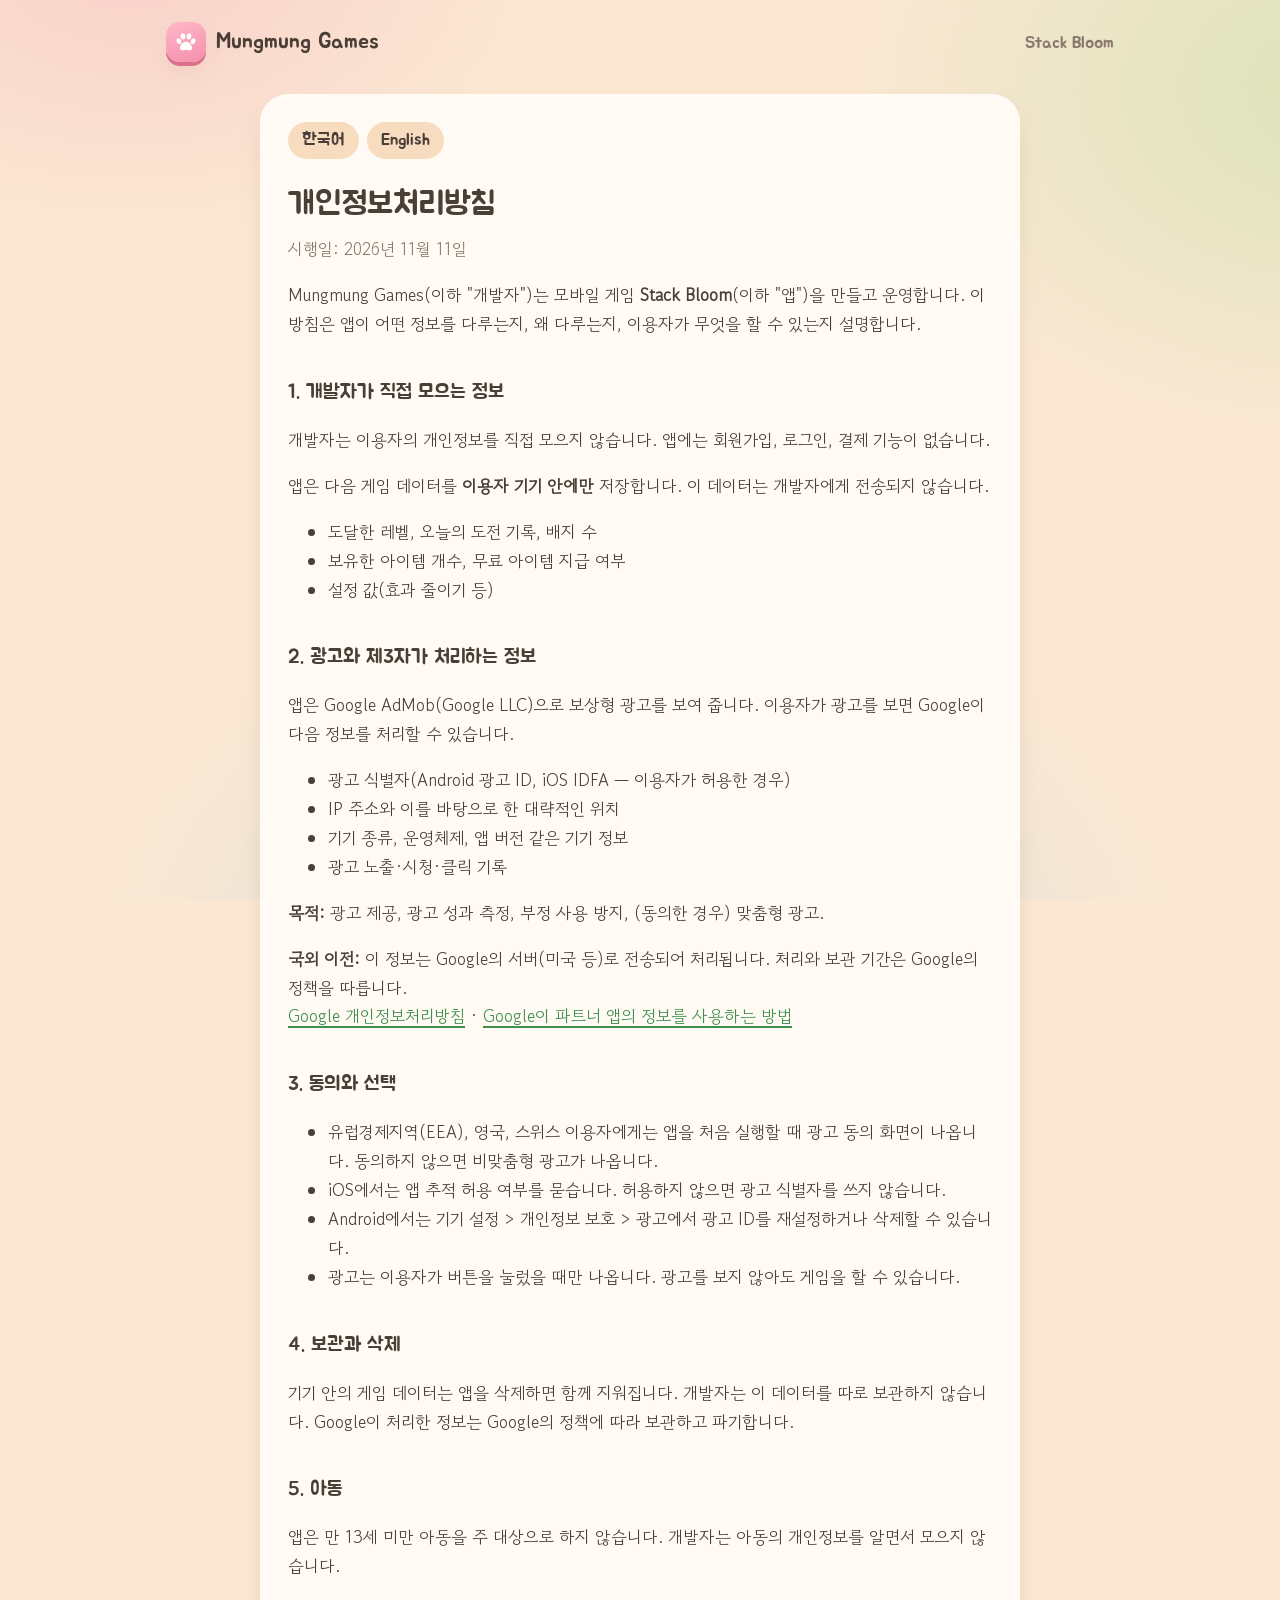
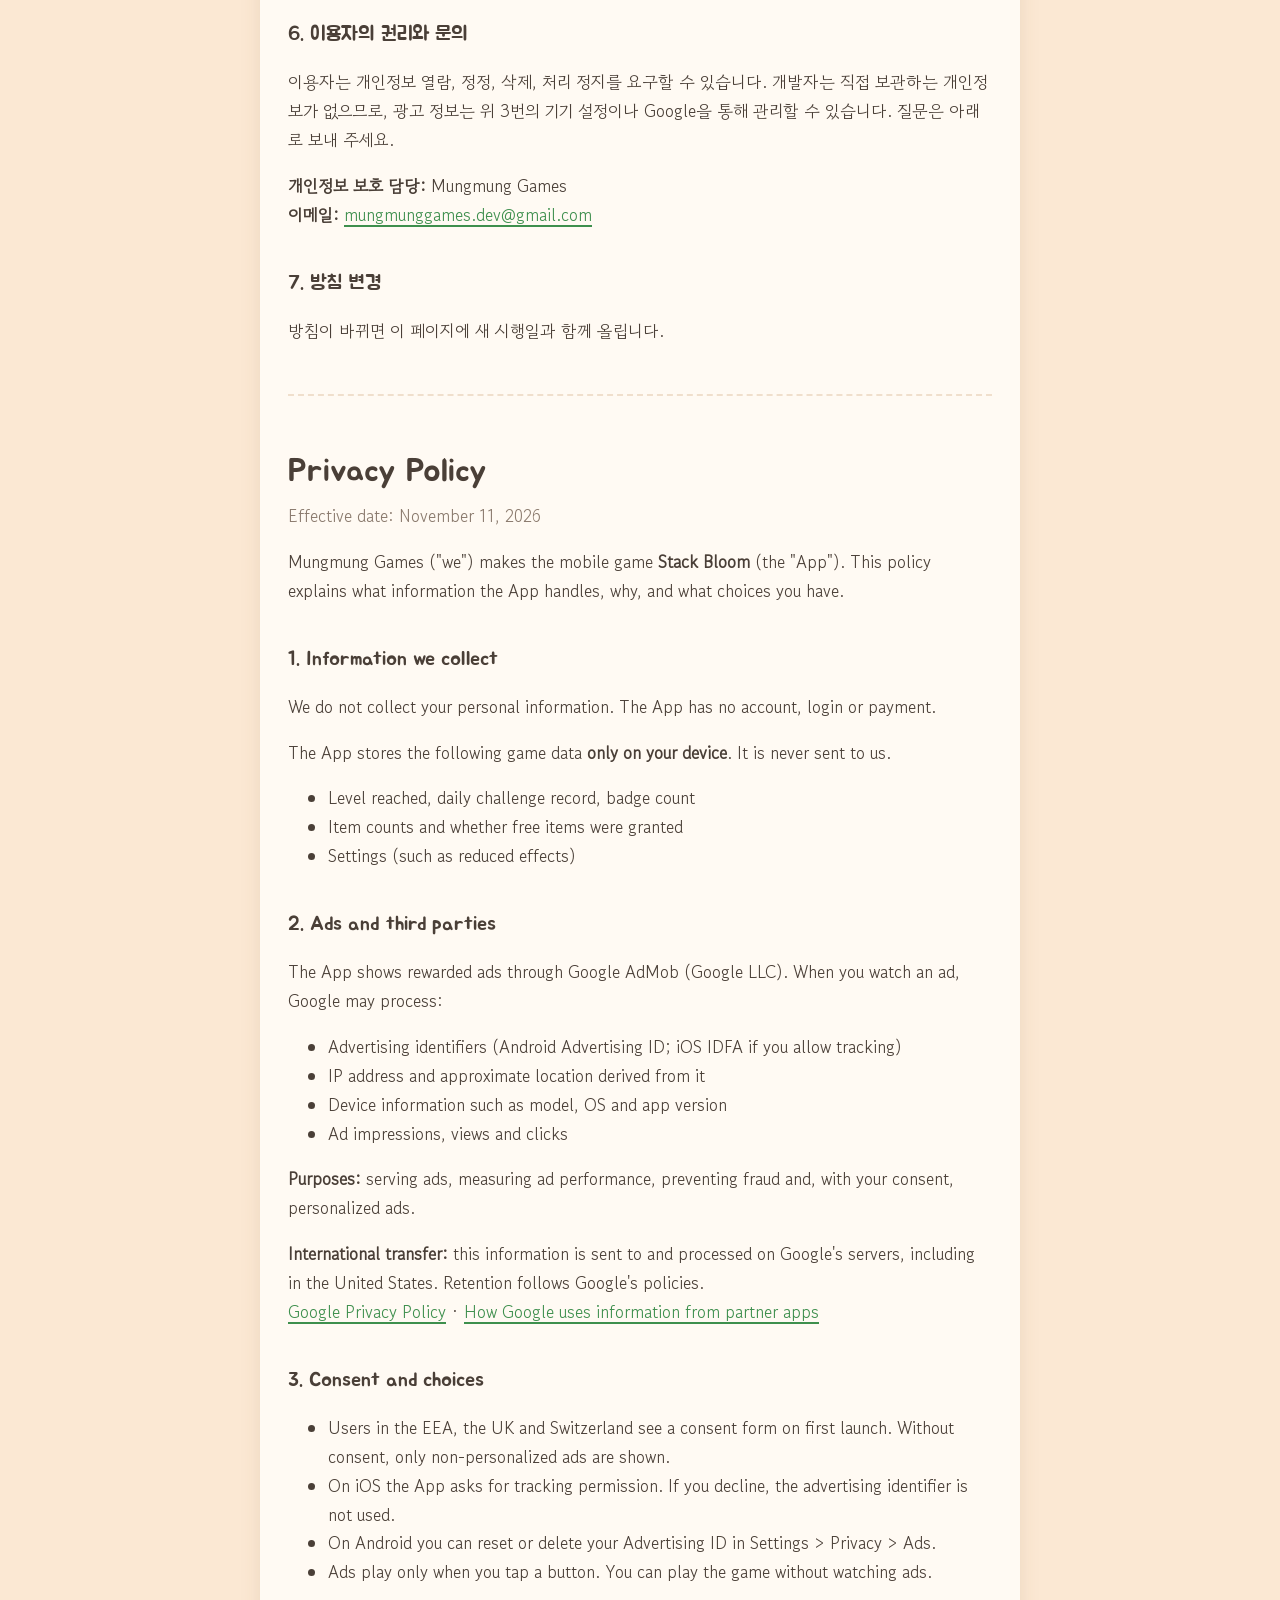
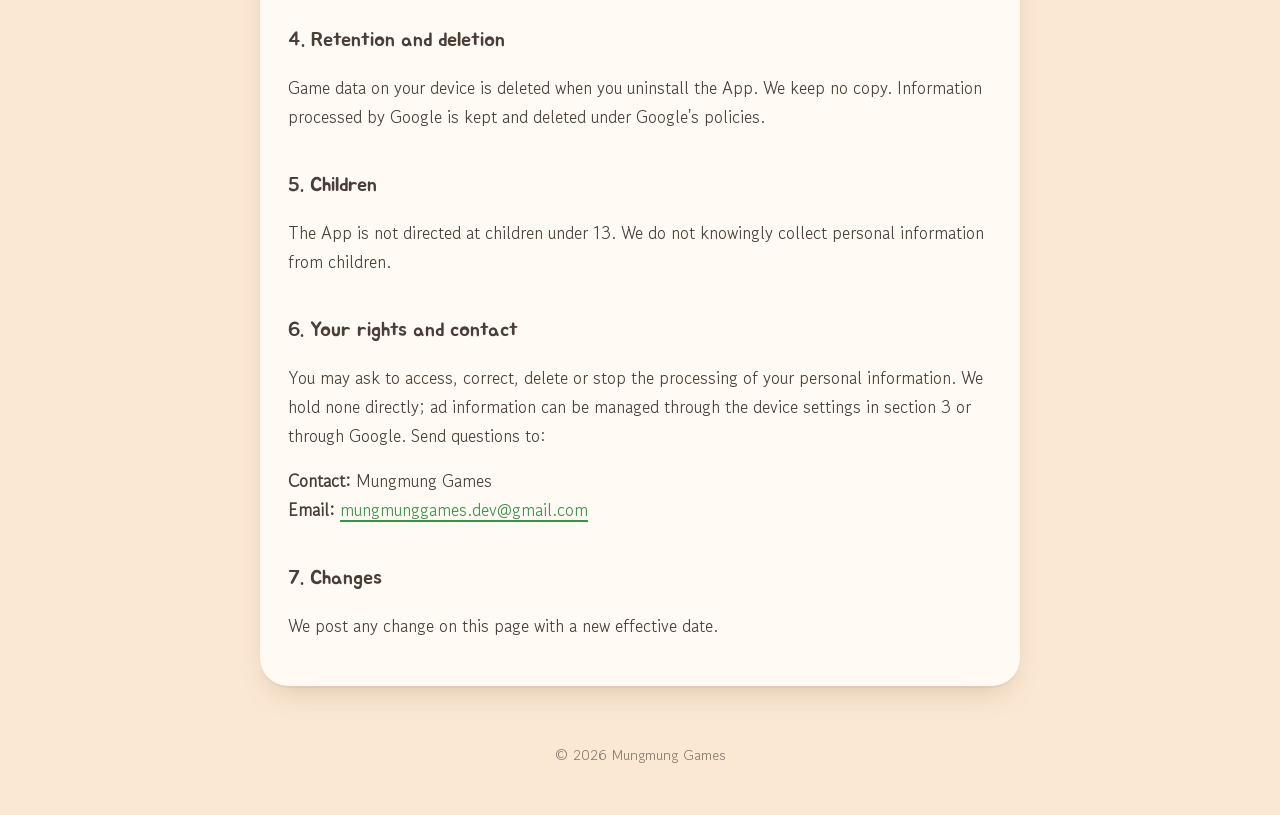
==== stackbloom/privacy.html @ 27856b81 "chore: consolidate current site into a single commit" ====
<!doctype html>
<html lang="ko">
<head>
<meta charset="utf-8">
<meta name="viewport" content="width=device-width, initial-scale=1">
<link rel="preconnect" href="https://fonts.googleapis.com">
<link rel="preconnect" href="https://fonts.gstatic.com" crossorigin>
<link rel="stylesheet" href="https://fonts.googleapis.com/css2?family=Gowun+Dodum&family=Jua&display=swap">
<title>Stack Bloom 개인정보처리방침 · Privacy Policy</title>
<link rel="icon" href="../img/favicon.png">
<link rel="stylesheet" href="../style.css">
</head>
<body>
<div class="wrap">
<header class="top">
  <a class="brand" href="../"><span class="mark"><svg viewBox="0 0 64 64" aria-hidden="true"><g fill="currentColor"><ellipse cx="13" cy="30" rx="6" ry="8" transform="rotate(-22 13 30)"/><ellipse cx="24" cy="17" rx="6.2" ry="8.4" transform="rotate(-8 24 17)"/><ellipse cx="40" cy="17" rx="6.2" ry="8.4" transform="rotate(8 40 17)"/><ellipse cx="51" cy="30" rx="6" ry="8" transform="rotate(22 51 30)"/><path d="M32 31c-8.5 0-16 8.6-16 16.4 0 5.6 4.4 8 8.6 6.9 2.8-.7 4.8-1.9 7.4-1.9s4.6 1.2 7.4 1.9c4.2 1.1 8.6-1.3 8.6-6.9C48 39.6 40.5 31 32 31z"/></g></svg></span>Mungmung Games</a>
  <nav><a href="./">Stack Bloom</a></nav>
</header>
<main class="card flat doc">
<div class="lang"><a href="#ko">한국어</a><a href="#en">English</a></div>
<section id="ko">
<h1>개인정보처리방침</h1>
<p class="meta">시행일: 2026년 11월 11일</p>
<p>Mungmung Games(이하 "개발자")는 모바일 게임 <strong>Stack Bloom</strong>(이하 "앱")을 만들고 운영합니다. 이 방침은 앱이 어떤 정보를 다루는지, 왜 다루는지, 이용자가 무엇을 할 수 있는지 설명합니다.</p>

<h2>1. 개발자가 직접 모으는 정보</h2>
<p>개발자는 이용자의 개인정보를 직접 모으지 않습니다. 앱에는 회원가입, 로그인, 결제 기능이 없습니다.</p>
<p>앱은 다음 게임 데이터를 <strong>이용자 기기 안에만</strong> 저장합니다. 이 데이터는 개발자에게 전송되지 않습니다.</p>
<ul>
<li>도달한 레벨, 오늘의 도전 기록, 배지 수</li>
<li>보유한 아이템 개수, 무료 아이템 지급 여부</li>
<li>설정 값(효과 줄이기 등)</li>
</ul>

<h2>2. 광고와 제3자가 처리하는 정보</h2>
<p>앱은 Google AdMob(Google LLC)으로 보상형 광고를 보여 줍니다. 이용자가 광고를 보면 Google이 다음 정보를 처리할 수 있습니다.</p>
<ul>
<li>광고 식별자(Android 광고 ID, iOS IDFA — 이용자가 허용한 경우)</li>
<li>IP 주소와 이를 바탕으로 한 대략적인 위치</li>
<li>기기 종류, 운영체제, 앱 버전 같은 기기 정보</li>
<li>광고 노출·시청·클릭 기록</li>
</ul>
<p><strong>목적:</strong> 광고 제공, 광고 성과 측정, 부정 사용 방지, (동의한 경우) 맞춤형 광고.</p>
<p><strong>국외 이전:</strong> 이 정보는 Google의 서버(미국 등)로 전송되어 처리됩니다. 처리와 보관 기간은 Google의 정책을 따릅니다.<br>
<a href="https://policies.google.com/privacy">Google 개인정보처리방침</a> · <a href="https://policies.google.com/technologies/partner-sites">Google이 파트너 앱의 정보를 사용하는 방법</a></p>

<h2>3. 동의와 선택</h2>
<ul>
<li>유럽경제지역(EEA), 영국, 스위스 이용자에게는 앱을 처음 실행할 때 광고 동의 화면이 나옵니다. 동의하지 않으면 비맞춤형 광고가 나옵니다.</li>
<li>iOS에서는 앱 추적 허용 여부를 묻습니다. 허용하지 않으면 광고 식별자를 쓰지 않습니다.</li>
<li>Android에서는 기기 설정 &gt; 개인정보 보호 &gt; 광고에서 광고 ID를 재설정하거나 삭제할 수 있습니다.</li>
<li>광고는 이용자가 버튼을 눌렀을 때만 나옵니다. 광고를 보지 않아도 게임을 할 수 있습니다.</li>
</ul>

<h2>4. 보관과 삭제</h2>
<p>기기 안의 게임 데이터는 앱을 삭제하면 함께 지워집니다. 개발자는 이 데이터를 따로 보관하지 않습니다. Google이 처리한 정보는 Google의 정책에 따라 보관하고 파기합니다.</p>

<h2>5. 아동</h2>
<p>앱은 만 13세 미만 아동을 주 대상으로 하지 않습니다. 개발자는 아동의 개인정보를 알면서 모으지 않습니다.</p>

<h2>6. 이용자의 권리와 문의</h2>
<p>이용자는 개인정보 열람, 정정, 삭제, 처리 정지를 요구할 수 있습니다. 개발자는 직접 보관하는 개인정보가 없으므로, 광고 정보는 위 3번의 기기 설정이나 Google을 통해 관리할 수 있습니다. 질문은 아래로 보내 주세요.</p>
<p><strong>개인정보 보호 담당:</strong> Mungmung Games<br>
<strong>이메일:</strong> <a href="mailto:mungmunggames.dev@gmail.com">mungmunggames.dev@gmail.com</a></p>

<h2>7. 방침 변경</h2>
<p>방침이 바뀌면 이 페이지에 새 시행일과 함께 올립니다.</p>
</section>

<hr>

<section id="en" lang="en">
<h1>Privacy Policy</h1>
<p class="meta">Effective date: November 11, 2026</p>
<p>Mungmung Games ("we") makes the mobile game <strong>Stack Bloom</strong> (the "App"). This policy explains what information the App handles, why, and what choices you have.</p>

<h2>1. Information we collect</h2>
<p>We do not collect your personal information. The App has no account, login or payment.</p>
<p>The App stores the following game data <strong>only on your device</strong>. It is never sent to us.</p>
<ul>
<li>Level reached, daily challenge record, badge count</li>
<li>Item counts and whether free items were granted</li>
<li>Settings (such as reduced effects)</li>
</ul>

<h2>2. Ads and third parties</h2>
<p>The App shows rewarded ads through Google AdMob (Google LLC). When you watch an ad, Google may process:</p>
<ul>
<li>Advertising identifiers (Android Advertising ID; iOS IDFA if you allow tracking)</li>
<li>IP address and approximate location derived from it</li>
<li>Device information such as model, OS and app version</li>
<li>Ad impressions, views and clicks</li>
</ul>
<p><strong>Purposes:</strong> serving ads, measuring ad performance, preventing fraud and, with your consent, personalized ads.</p>
<p><strong>International transfer:</strong> this information is sent to and processed on Google's servers, including in the United States. Retention follows Google's policies.<br>
<a href="https://policies.google.com/privacy">Google Privacy Policy</a> · <a href="https://policies.google.com/technologies/partner-sites">How Google uses information from partner apps</a></p>

<h2>3. Consent and choices</h2>
<ul>
<li>Users in the EEA, the UK and Switzerland see a consent form on first launch. Without consent, only non-personalized ads are shown.</li>
<li>On iOS the App asks for tracking permission. If you decline, the advertising identifier is not used.</li>
<li>On Android you can reset or delete your Advertising ID in Settings &gt; Privacy &gt; Ads.</li>
<li>Ads play only when you tap a button. You can play the game without watching ads.</li>
</ul>

<h2>4. Retention and deletion</h2>
<p>Game data on your device is deleted when you uninstall the App. We keep no copy. Information processed by Google is kept and deleted under Google's policies.</p>

<h2>5. Children</h2>
<p>The App is not directed at children under 13. We do not knowingly collect personal information from children.</p>

<h2>6. Your rights and contact</h2>
<p>You may ask to access, correct, delete or stop the processing of your personal information. We hold none directly; ad information can be managed through the device settings in section 3 or through Google. Send questions to:</p>
<p><strong>Contact:</strong> Mungmung Games<br>
<strong>Email:</strong> <a href="mailto:mungmunggames.dev@gmail.com">mungmunggames.dev@gmail.com</a></p>

<h2>7. Changes</h2>
<p>We post any change on this page with a new effective date.</p>
</section>
</main>
<footer>© 2026 Mungmung Games</footer>
</div>
</body>
</html>
---- style.css ----
/* Mungmung Games — soft clay look matching Stack Bloom */
:root {
  --bg: #fbe8d3;
  --bg-2: #f8dcc0;
  --card: #fffaf3;
  --fg: #4a3f37;
  --muted: #8a7a6d;
  --rule: #f0dfcc;
  --green: #8fd67a;
  --green-ink: #3e8f4d;
  --blue: #8ec5ef;
  --pink: #f4a3b8;
  --yellow: #f6d36b;
  --shadow: 0 2px 0 rgba(120, 80, 40, .06), 0 14px 30px -12px rgba(120, 80, 40, .28);
  --radius: 28px;
  --font-display: "Jua", "Apple SD Gothic Neo", "Malgun Gothic", sans-serif;
  --font-body: "Gowun Dodum", -apple-system, BlinkMacSystemFont, "Segoe UI", "Apple SD Gothic Neo", "Malgun Gothic", sans-serif;
}
@media (prefers-color-scheme: dark) {
  :root {
    --bg: #2a221d;
    --bg-2: #33291f;
    --card: #3a2f27;
    --fg: #f4e9dc;
    --muted: #c2b0a0;
    --rule: #4a3d33;
    --green-ink: #9fe08c;
    --shadow: 0 2px 0 rgba(0, 0, 0, .2), 0 14px 30px -12px rgba(0, 0, 0, .6);
  }
}

* { box-sizing: border-box; }
html { background: var(--bg); }
body {
  margin: 0;
  color: var(--fg);
  font: 17px/1.7 var(--font-body);
  background:
    radial-gradient(600px 400px at 10% -5%, color-mix(in srgb, var(--pink) 35%, transparent), transparent 70%),
    radial-gradient(700px 500px at 105% 10%, color-mix(in srgb, var(--green) 30%, transparent), transparent 70%),
    radial-gradient(800px 600px at 50% 110%, color-mix(in srgb, var(--blue) 28%, transparent), transparent 70%),
    var(--bg);
  background-attachment: fixed;
  min-height: 100vh;
  overflow-x: hidden;
}
a { color: var(--green-ink); text-decoration-thickness: 2px; text-underline-offset: 3px; }
img { max-width: 100%; height: auto; display: block; }

.wrap { max-width: 980px; margin: 0 auto; padding: 0 16px; }

/* Header */
.top { display: flex; align-items: center; justify-content: space-between; gap: 12px; padding: 22px 0 8px; }
.brand { display: flex; align-items: center; gap: 10px; text-decoration: none; color: var(--fg); font-family: var(--font-display); font-size: 1.35rem; }
.brand .mark {
  width: 40px; height: 40px; border-radius: 14px; display: grid; place-items: center; font-size: 1.3rem;
  background: var(--card); box-shadow: 0 4px 0 var(--pink), var(--shadow);
}
.top nav a { font-family: var(--font-display); color: var(--muted); text-decoration: none; margin-left: 16px; }
.top nav a:hover { color: var(--fg); }

/* Hero */
.hero { display: grid; grid-template-columns: 1.1fr 1fr; gap: 32px; align-items: center; padding: 40px 0 56px; }
.hero h1 { font-family: var(--font-display); font-weight: 400; font-size: clamp(2.2rem, 6vw, 3.6rem); line-height: 1.15; margin: 0 0 14px; }
.hero h1 .hl { background: linear-gradient(transparent 62%, color-mix(in srgb, var(--yellow) 70%, transparent) 0); }
.hero p.lead { font-size: 1.1rem; color: var(--muted); margin: 0 0 24px; }
.eyebrow { display: inline-block; font-family: var(--font-display); font-size: .95rem; padding: 4px 14px; border-radius: 999px; background: var(--card); box-shadow: var(--shadow); margin-bottom: 16px; }
.hero-icon { width: 96px; height: 96px; border-radius: 24px; box-shadow: var(--shadow); margin-bottom: 16px; }

/* Buttons */
.btns { display: flex; flex-wrap: wrap; gap: 12px; }
.btn {
  display: inline-flex; align-items: center; gap: 8px; padding: 12px 22px; border-radius: 18px;
  font-family: var(--font-display); font-size: 1.05rem; text-decoration: none; color: #fff;
  background: #47a45a; box-shadow: 0 5px 0 #2f7a40, var(--shadow); transition: transform .12s, box-shadow .12s;
}
.btn:hover { transform: translateY(2px); box-shadow: 0 3px 0 #2f7a40, var(--shadow); }
.btn.ghost { color: var(--fg); background: var(--card); box-shadow: 0 5px 0 var(--rule), var(--shadow); }
.btn.ghost:hover { box-shadow: 0 3px 0 var(--rule), var(--shadow); }
.btn.soon { cursor: default; color: var(--muted); background: var(--card); box-shadow: 0 5px 0 var(--rule); }
.btn.soon:hover { transform: none; box-shadow: 0 5px 0 var(--rule); }

/* Phones */
.phones { position: relative; height: 470px; }
.phone {
  position: absolute; width: 210px; border-radius: 30px; padding: 7px; background: var(--card);
  box-shadow: var(--shadow), 0 0 0 1px var(--rule);
}
.phone img { border-radius: 24px; }
.phone.p1 { left: 0; top: 34px; transform: rotate(-7deg); }
.phone.p2 { left: calc(50% - 105px); top: 0; z-index: 2; }
.phone.p3 { right: 0; top: 44px; transform: rotate(7deg); }

/* Stacked "clay tile" card */
.card {
  position: relative; background: var(--card); border-radius: var(--radius); padding: 28px;
  box-shadow: 0 6px 0 var(--green), 0 12px 0 var(--blue), 0 18px 0 var(--pink), 0 30px 40px -18px rgba(120, 80, 40, .35);
  margin-bottom: 48px;
}
.card.flat { box-shadow: var(--shadow); }

/* Game tile on the studio page */
.game { display: grid; grid-template-columns: 140px 1fr; gap: 24px; align-items: center; }
.game img.icon { width: 140px; height: 140px; border-radius: 32px; box-shadow: var(--shadow); }
.game h3 { font-family: var(--font-display); font-weight: 400; font-size: 1.7rem; margin: 0 0 4px; }
.game p { margin: 0 0 14px; color: var(--muted); }
.tag { display: inline-block; font-family: var(--font-display); font-size: .85rem; padding: 2px 12px; border-radius: 999px; background: color-mix(in srgb, var(--yellow) 55%, var(--card)); color: var(--fg); margin-left: 6px; vertical-align: middle; }
.tag.dev { background: color-mix(in srgb, var(--blue) 45%, var(--card)); }

/* Sections */
h2.section { font-family: var(--font-display); font-weight: 400; font-size: 1.8rem; margin: 0 0 18px; }
.features { display: grid; grid-template-columns: repeat(3, 1fr); gap: 18px; margin-bottom: 56px; }
.feature { background: var(--card); border-radius: 22px; padding: 22px; box-shadow: var(--shadow); }
.feature .dot { width: 46px; height: 46px; border-radius: 15px; display: grid; place-items: center; font-size: 1.4rem; margin-bottom: 10px; }
.feature h3 { font-family: var(--font-display); font-weight: 400; font-size: 1.2rem; margin: 0 0 4px; }
.feature p { margin: 0; color: var(--muted); font-size: .97rem; }
.c-green { background: color-mix(in srgb, var(--green) 45%, var(--card)); }
.c-blue { background: color-mix(in srgb, var(--blue) 45%, var(--card)); }
.c-pink { background: color-mix(in srgb, var(--pink) 45%, var(--card)); }

.faq details { border-top: 2px dashed var(--rule); padding: 14px 0; }
.faq details:first-of-type { border-top: 0; padding-top: 0; }
.faq summary { font-family: var(--font-display); font-size: 1.1rem; cursor: pointer; list-style: none; }
.faq summary::-webkit-details-marker { display: none; }
.faq summary::before { content: "🌱 "; }
.faq details[open] summary::before { content: "🌸 "; }
.faq p { margin: 8px 0 0; color: var(--muted); }

.en { color: var(--muted); font-size: .93em; }
.mail { font-family: var(--font-display); font-size: 1.15rem; word-break: break-all; }

/* Policy document */
.doc { max-width: 760px; margin: 24px auto 48px; }
.doc h1 { font-family: var(--font-display); font-weight: 400; font-size: 2rem; margin: 0 0 4px; }
.doc h2 { font-family: var(--font-display); font-weight: 400; font-size: 1.25rem; margin: 1.8em 0 .3em; }
.doc .meta { color: var(--muted); margin: 0 0 1em; }
.doc hr { border: 0; border-top: 2px dashed var(--rule); margin: 48px 0; }
.lang { display: flex; gap: 8px; margin-bottom: 18px; }
.lang a { font-family: var(--font-display); text-decoration: none; padding: 4px 14px; border-radius: 999px; background: var(--bg-2); color: var(--fg); }

/* Footer */
footer { padding: 8px 0 48px; color: var(--muted); font-size: .92rem; text-align: center; }
footer a { color: var(--muted); }

@media (max-width: 760px) {
  body { font-size: 16px; }
  .hero { grid-template-columns: 1fr; padding-top: 20px; text-align: center; }
  .hero .btns { justify-content: center; }
  .hero-icon { margin-left: auto; margin-right: auto; }
  .phones { height: 360px; max-width: 380px; margin: 0 auto; width: 100%; }
  .phone { width: 150px; border-radius: 22px; padding: 5px; }
  .phone img { border-radius: 18px; }
  .phone.p2 { left: calc(50% - 75px); }
  .features { grid-template-columns: 1fr; }
  .game { grid-template-columns: 1fr; text-align: center; justify-items: center; }
  .top nav a { margin-left: 10px; font-size: .95rem; }
  .card { padding: 22px; }
}
@media (prefers-reduced-motion: no-preference) {
  .phone.p2 { animation: bob 5s ease-in-out infinite; }
  @keyframes bob { 50% { transform: translateY(-8px); } }
}

/* Brand mark: paw on a soft pink tile */
.brand .mark { color: #fff; background: linear-gradient(160deg, #ffb7c8, #f48fab); box-shadow: 0 4px 0 #d9718d, var(--shadow); }
.brand .mark svg { width: 24px; height: 24px; }

/* Screenshot gallery */
.gallery { position: relative; margin-bottom: 56px; }
.gallery-head { display: flex; align-items: flex-end; justify-content: space-between; gap: 12px; margin-bottom: 14px; }
.gallery-head h2.section { margin: 0; }
.gallery-nav { display: flex; gap: 8px; }
.gallery-nav button {
  width: 44px; height: 44px; border: 0; border-radius: 14px; cursor: pointer; font-size: 1.2rem; color: var(--fg);
  background: var(--card); box-shadow: 0 4px 0 var(--rule), var(--shadow); transition: transform .12s, opacity .2s;
}
.gallery-nav button:hover:not(:disabled) { transform: translateY(2px); }
.gallery-nav button:disabled { opacity: .35; cursor: default; }
.shots {
  display: flex; gap: 20px; overflow-x: auto; scroll-snap-type: x mandatory; scroll-padding: 0 16px;
  padding: 8px 16px 28px; margin: 0 -16px; scrollbar-width: none; overscroll-behavior-x: contain;
  touch-action: pan-y; cursor: grab; user-select: none; -webkit-user-select: none;
}
.shots.is-dragging {
  cursor: grabbing; scroll-snap-type: none !important; scroll-behavior: auto !important;
}
.shots::-webkit-scrollbar { display: none; }
.shots figure { flex: 0 0 280px; margin: 0; scroll-snap-align: start; }
.shots img {
  width: 100%; border-radius: 26px; padding: 7px; background: var(--card); cursor: zoom-in;
  box-shadow: var(--shadow), 0 0 0 1px var(--rule); transition: transform .2s;
  -webkit-user-drag: none; user-drag: none;
}
.shots img:hover { transform: translateY(-4px); }
.shots.is-dragging img { pointer-events: none; transform: none !important; }
.shots figcaption { margin-top: 12px; font-size: .97rem; color: var(--muted); }
.shots figcaption strong { display: block; font-family: var(--font-display); font-weight: 400; font-size: 1.12rem; color: var(--fg); }
.shots { -webkit-mask-image: linear-gradient(90deg, #000 calc(100% - 48px), transparent); mask-image: linear-gradient(90deg, #000 calc(100% - 48px), transparent); }
html.lightbox-open,
body.lightbox-open {
  overflow: hidden !important;
  touch-action: none !important;
  overscroll-behavior: none !important;
}

dialog.lightbox {
  border: 0; outline: none; padding: 0; background: transparent;
  max-width: 92vw; max-height: 94vh; overflow: visible;
  touch-action: none; overscroll-behavior: none;
  user-select: none; -webkit-user-select: none;
}
dialog.lightbox .en { color: #cdbcab; }
dialog.lightbox::backdrop { background: rgba(20, 12, 6, .78); }
dialog.lightbox img {
  max-height: 84vh; width: auto; margin: 0 auto; border-radius: 22px; cursor: zoom-out;
  touch-action: none; -webkit-user-drag: none; user-drag: none;
  transition: opacity .15s ease-out, transform .15s ease-out;
}
dialog.lightbox.is-switching img {
  opacity: 0.35;
  transform: scale(0.96);
}
dialog.lightbox p { text-align: center; color: #f4e9dc; margin: 10px 0 0; font-size: .97rem; }
dialog.lightbox p strong { font-family: var(--font-display); font-weight: 400; margin-right: 6px; }
@media (max-width: 760px) {
  .shots figure { flex-basis: 72vw; }
  .gallery-nav { display: none; }
}

/* Per-game theme: TapShield (neon night) */
body.neon {
  --bg: #050b18; --bg-2: #0c1830; --card: #0c1830; --fg: #e6f4ff; --muted: #8fa9c4; --rule: #1d3354;
  --green: #5fe3ea; --green-ink: #5fe3ea; --blue: #3a7bd5; --pink: #f59e2b; --yellow: #ffc857;
  --shadow: 0 0 0 1px #1d3354, 0 16px 40px -16px rgba(0, 0, 0, .8);
  background:
    radial-gradient(700px 420px at 15% -10%, rgba(95, 227, 234, .16), transparent 70%),
    radial-gradient(700px 500px at 100% 20%, rgba(245, 158, 43, .14), transparent 70%),
    linear-gradient(rgba(95, 227, 234, .04) 1px, transparent 1px) 0 0 / 100% 48px,
    linear-gradient(90deg, rgba(95, 227, 234, .04) 1px, transparent 1px) 0 0 / 48px 100%,
    #050b18;
}
body.neon .brand .mark { color: #5fe3ea; background: #0c1830; box-shadow: 0 0 0 1px #2a4a74, 0 4px 0 #0b5a60, 0 0 18px -4px rgba(95, 227, 234, .6); }
body.neon .eyebrow { color: var(--green); box-shadow: 0 0 0 1px rgba(95, 227, 234, .32), var(--shadow); }
body.neon .shots img { background: #0c1830; box-shadow: 0 0 0 1px #2a4a74, 0 0 30px -10px rgba(95, 227, 234, .35); }
body.neon dialog.lightbox::backdrop { background: rgba(2, 6, 14, .85); }
body.neon .card { box-shadow: 0 0 0 1px var(--rule), 0 0 0 4px rgba(95, 227, 234, .12), 0 24px 50px -20px rgba(0, 0, 0, .9); }
body.neon .btn { background: #138a93; box-shadow: 0 5px 0 #0b5a60, 0 0 24px -6px rgba(95, 227, 234, .6); }
body.neon .btn.soon, body.neon .btn.ghost { background: var(--card); color: var(--muted); box-shadow: 0 5px 0 var(--rule); }
body.neon .hero h1 .hl { background: none; color: var(--yellow); text-shadow: 0 0 18px rgba(255, 200, 87, .45); }
body.neon .phone { background: #0c1830; box-shadow: 0 0 0 1px #2a4a74, 0 0 30px -8px rgba(95, 227, 234, .35); }
body.neon .c-green { background: rgba(95, 227, 234, .16); }
body.neon .c-blue { background: rgba(58, 123, 213, .22); }
body.neon .c-pink { background: rgba(245, 158, 43, .18); }
body.neon .faq summary::before { content: "◆ "; color: var(--green); }
body.neon .faq details[open] summary::before { content: "◇ "; }

/* Per-game theme: Project FFR (starlit twilight fantasy) */
body.twilight {
  --bg: #121629; --bg-2: #1a2038; --card: #1b2138; --fg: #f5f1ff; --muted: #a9b2d4; --rule: #2e385c;
  --green: #8cc8ff; --green-ink: #9bd0ff; --blue: #9f8cff; --pink: #f2a2c6; --yellow: #f7d479;
  --shadow: 0 0 0 1px #2e385c, 0 18px 42px -16px rgba(6, 8, 20, .82);
  background:
    radial-gradient(680px 440px at 12% -6%, rgba(140, 200, 255, .20), transparent 70%),
    radial-gradient(720px 520px at 96% 14%, rgba(186, 146, 255, .18), transparent 70%),
    radial-gradient(760px 540px at 50% 108%, rgba(242, 162, 198, .14), transparent 70%),
    #121629;
}
body.twilight .brand .mark { color: #1a2038; background: linear-gradient(160deg, #ffe29a, #f4b678); box-shadow: 0 4px 0 #b67c43, var(--shadow); }
body.twilight .eyebrow { color: var(--yellow); box-shadow: 0 0 0 1px rgba(247, 212, 121, .28), var(--shadow); }
body.twilight .hero h1 .hl { background: none; color: var(--yellow); text-shadow: 0 0 22px rgba(247, 212, 121, .35); }
body.twilight .phone, body.twilight .shots img { background: #1b2138; box-shadow: 0 0 0 1px #36436e, 0 20px 40px -16px rgba(5, 8, 20, .85); }
body.twilight .card { box-shadow: 0 0 0 1px var(--rule), 0 6px 0 rgba(140, 200, 255, .26), 0 12px 0 rgba(159, 140, 255, .18), 0 28px 50px -20px rgba(5, 8, 20, .88); }
body.twilight .card.flat { box-shadow: var(--shadow); }
body.twilight .btn { color: #1a2038; background: linear-gradient(180deg, #ffe08a, #f0be59); box-shadow: 0 5px 0 #9e7324, var(--shadow); }
body.twilight .btn.soon, body.twilight .btn.ghost { color: var(--muted); background: var(--card); box-shadow: 0 5px 0 var(--rule); }
body.twilight .c-green { background: rgba(140, 200, 255, .18); }
body.twilight .c-blue { background: rgba(159, 140, 255, .20); }
body.twilight .c-pink { background: rgba(242, 162, 198, .18); }
body.twilight .faq summary::before { content: "✦ "; color: var(--yellow); }
body.twilight .faq details[open] summary::before { content: "✧ "; color: var(--pink); }
body.twilight dialog.lightbox::backdrop { background: rgba(8, 10, 22, .86); }
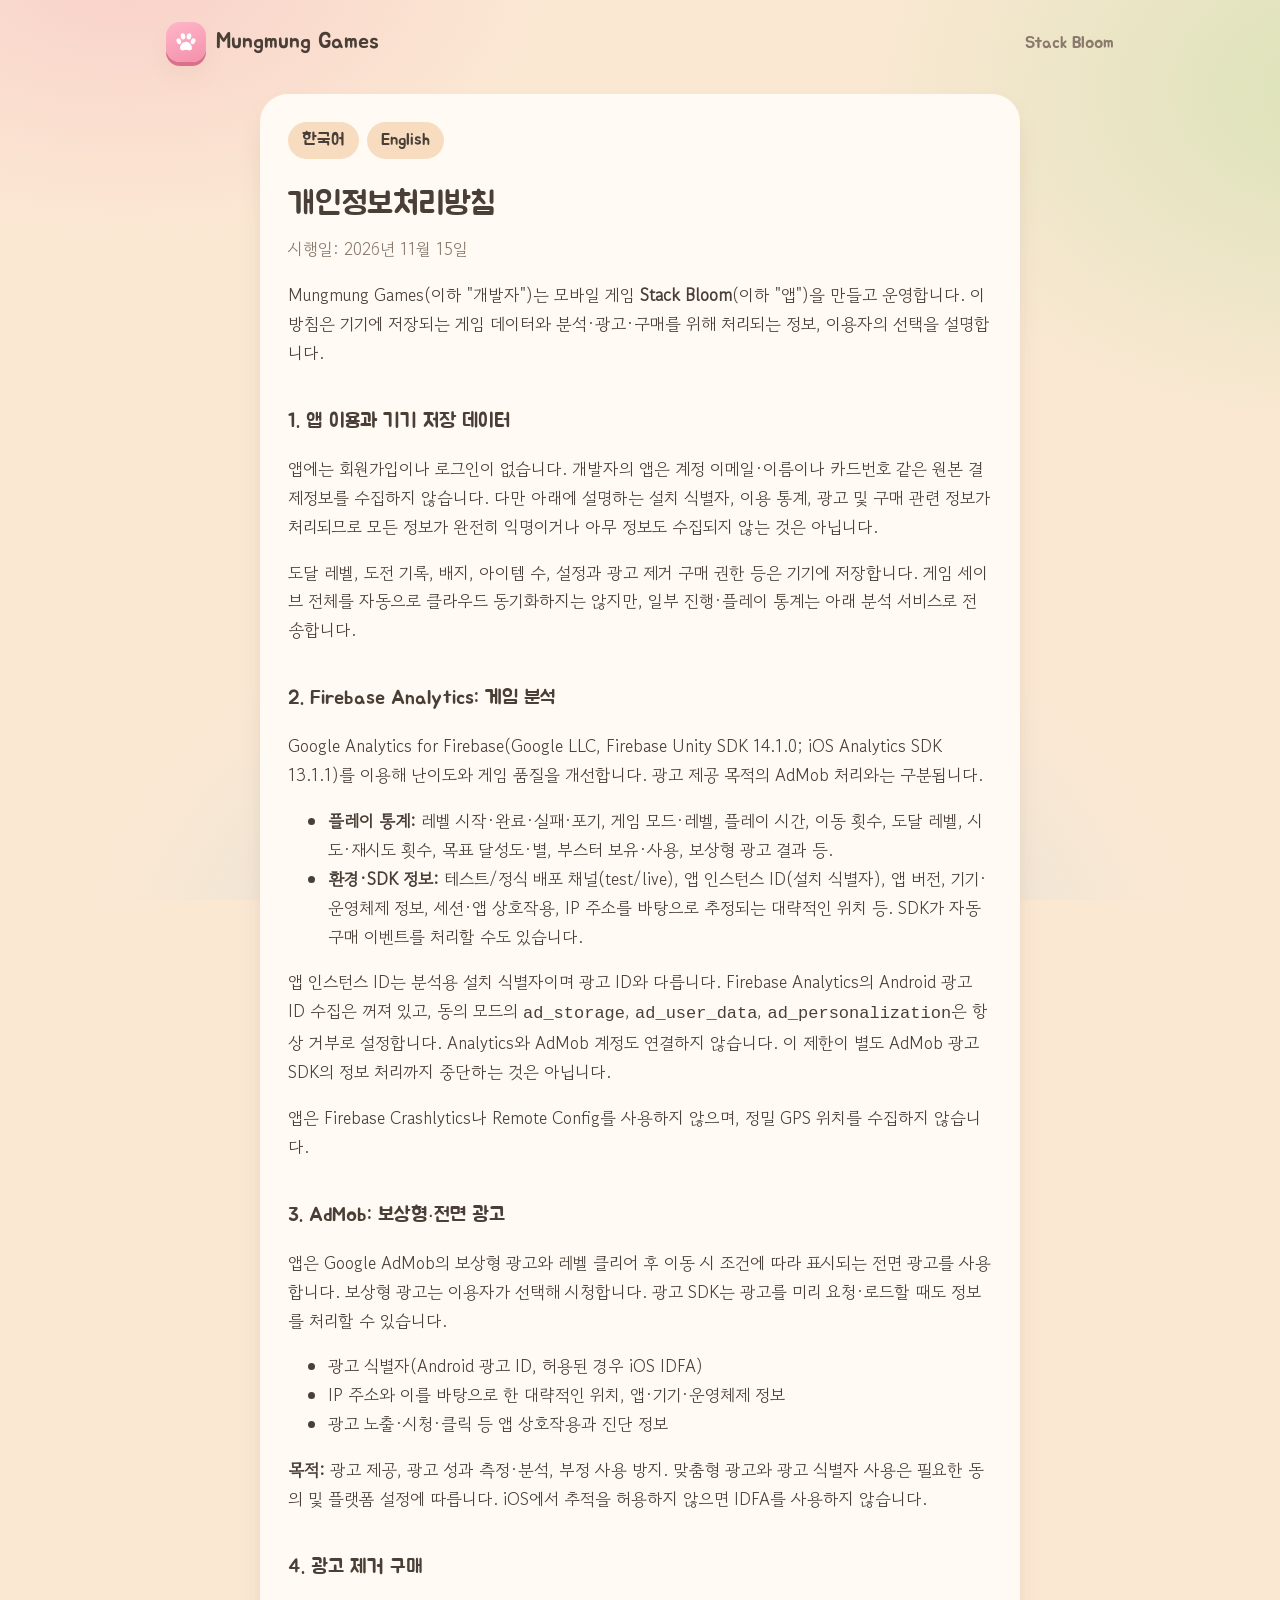
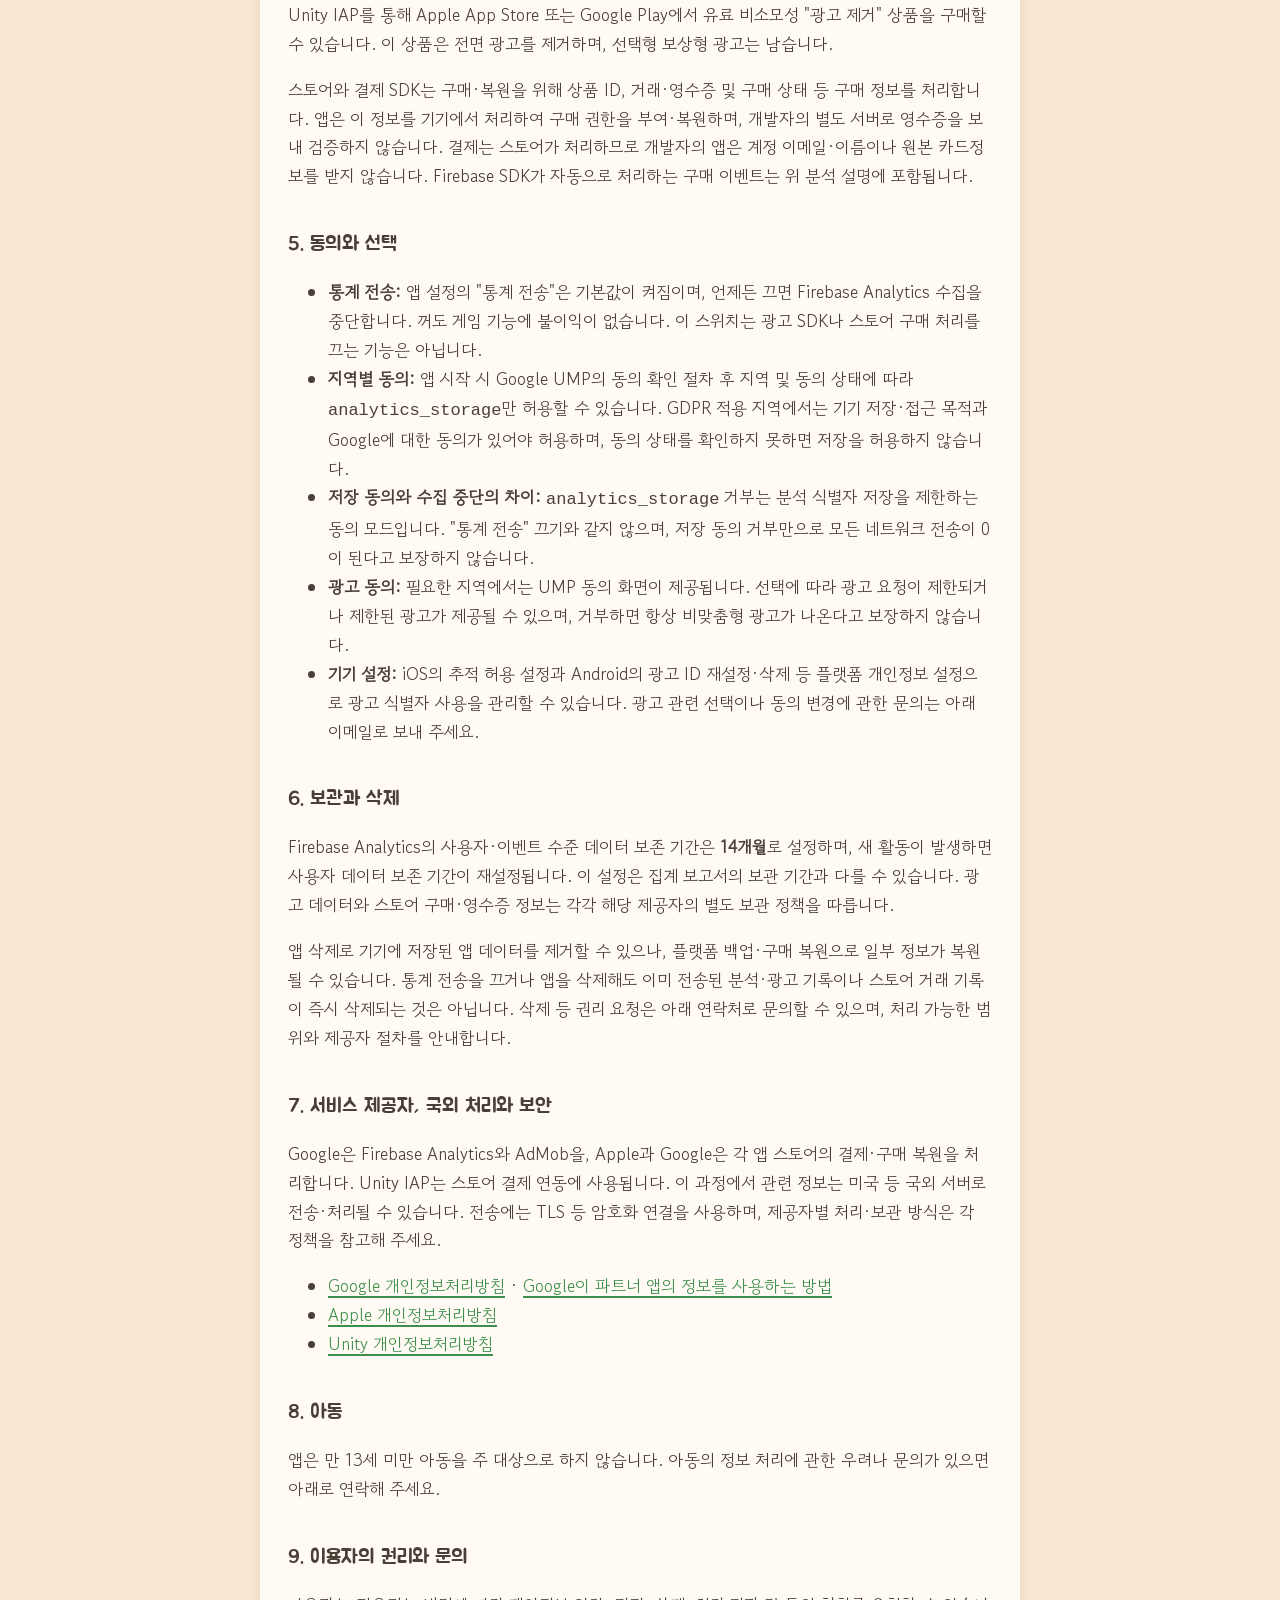
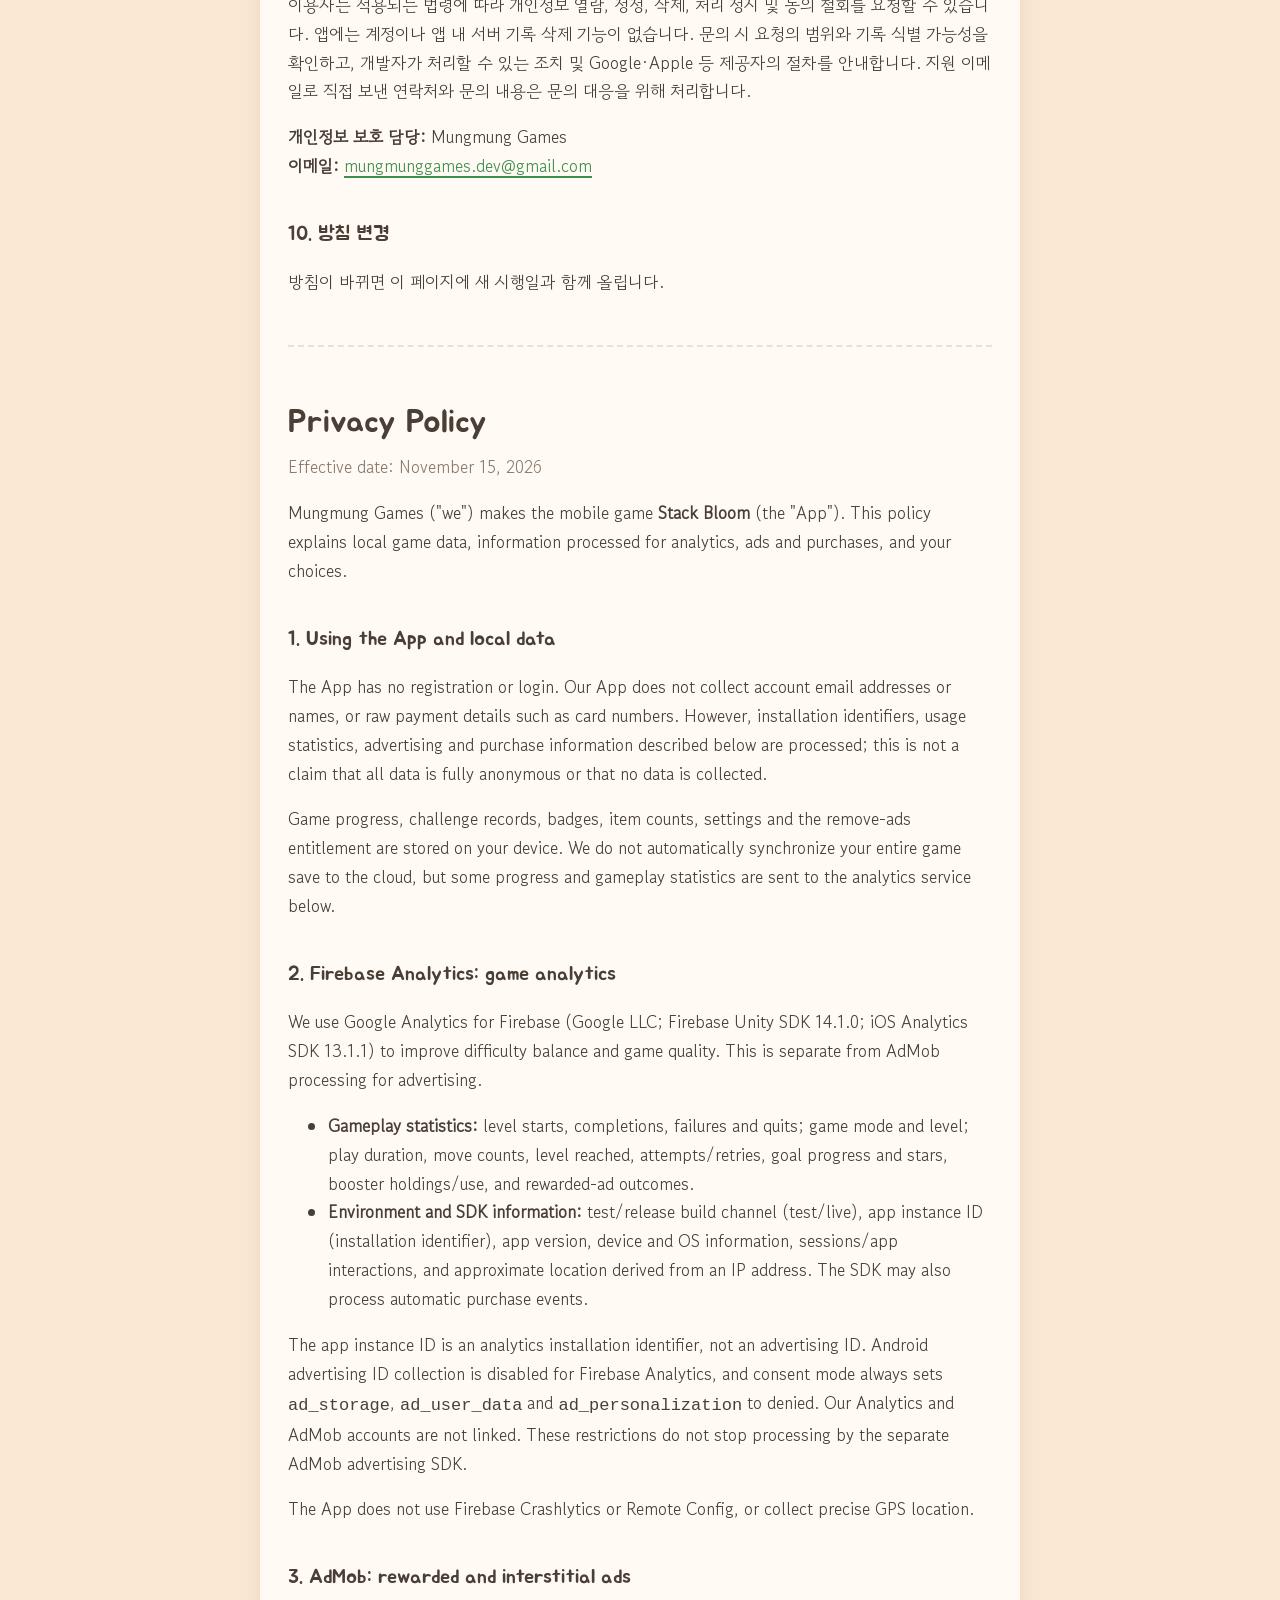
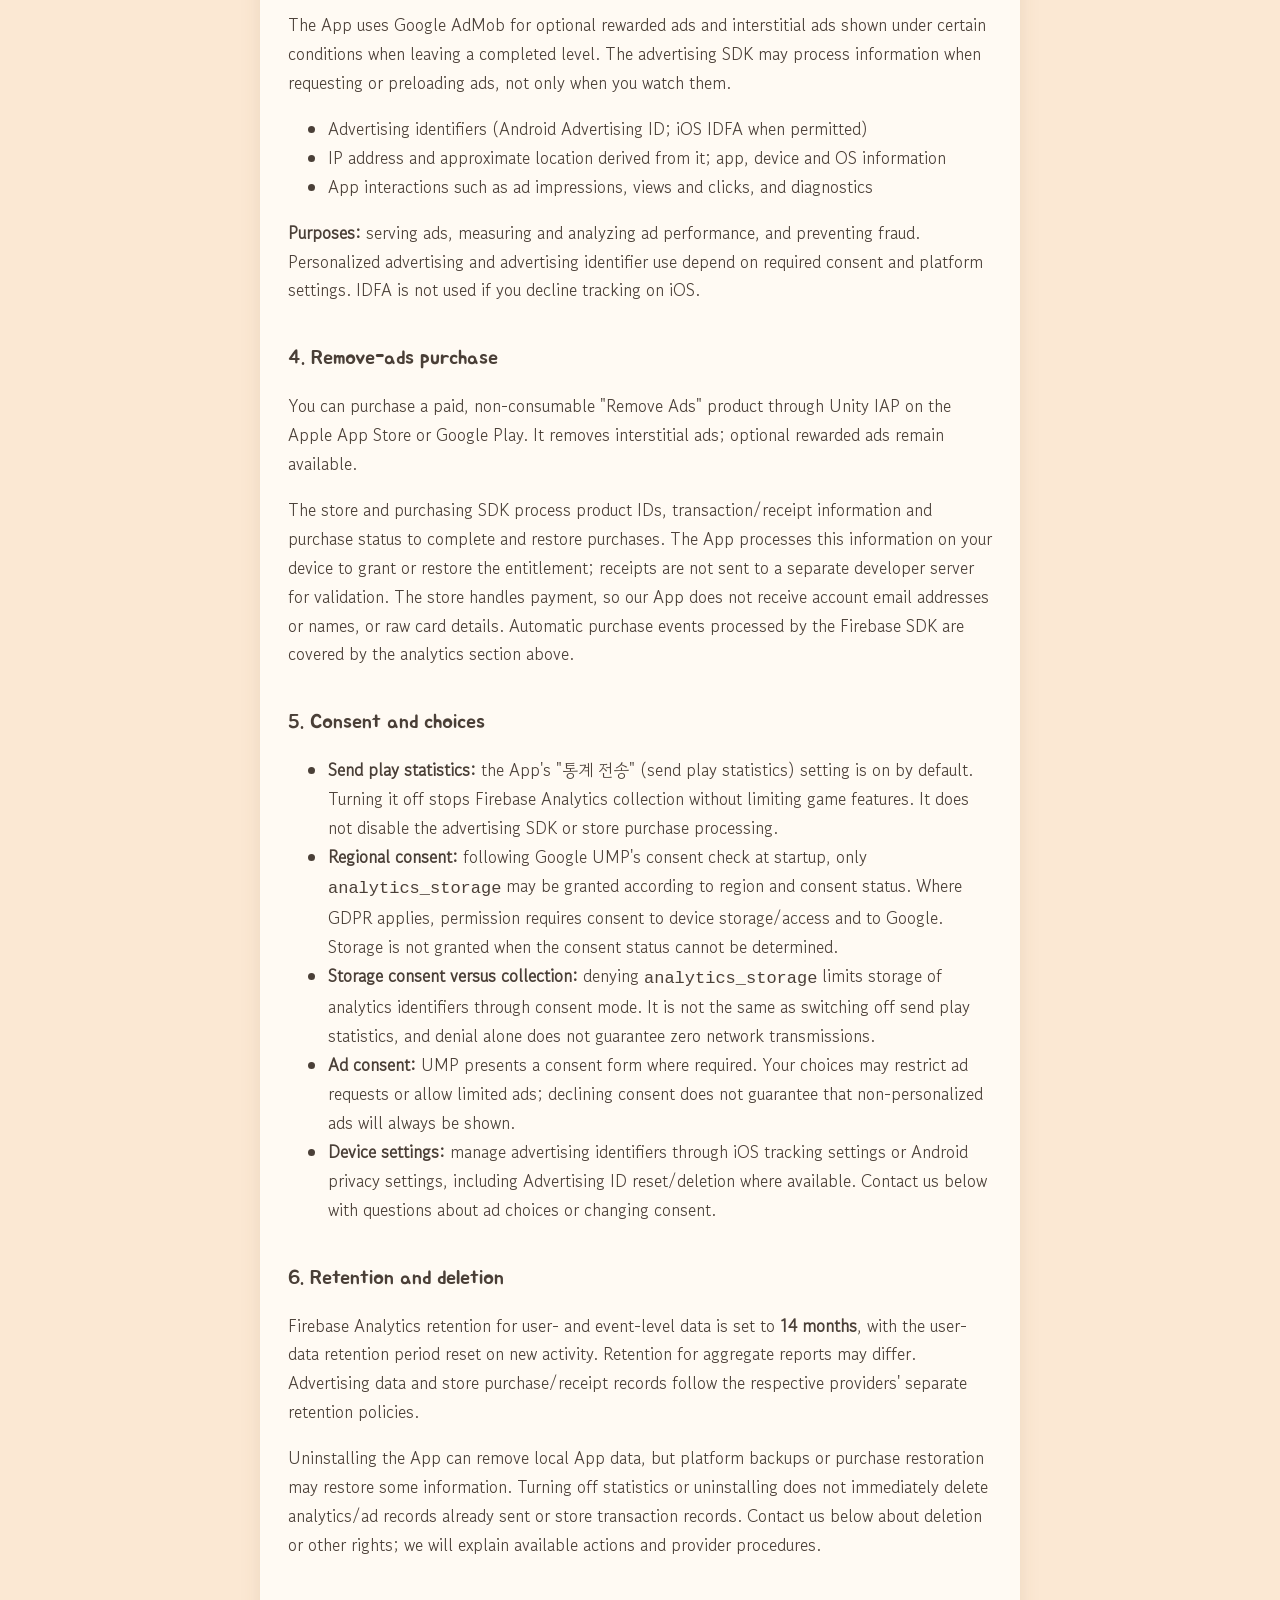
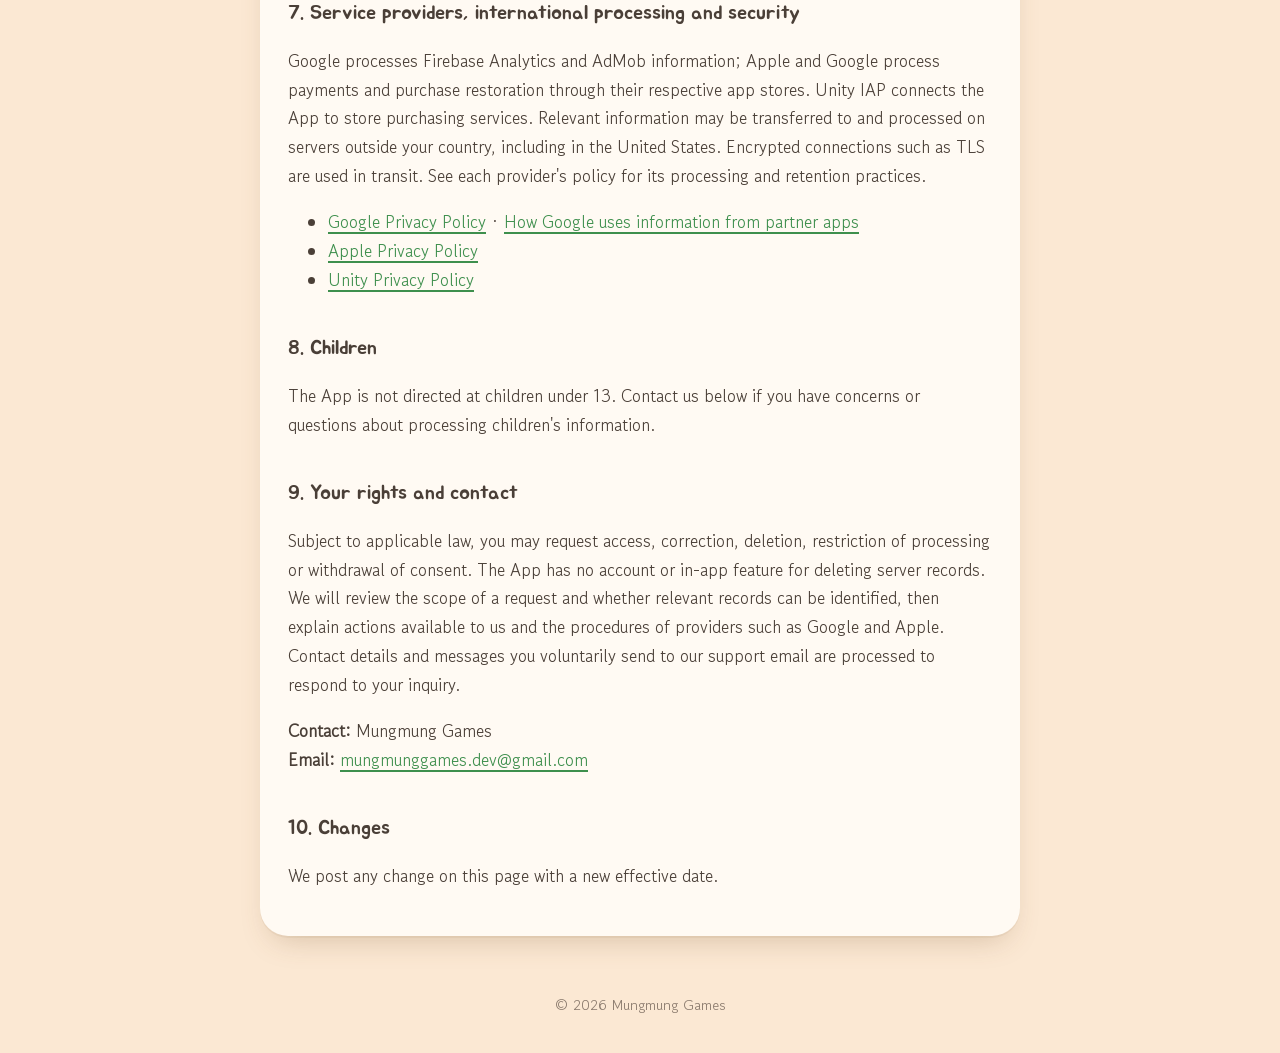
==== commit 3db5a360: "docs: disclose Stack Bloom analytics and SDK data practices" ====
--- a/stackbloom/privacy.html
+++ b/stackbloom/privacy.html
@@ -20,50 +20,65 @@
 <div class="lang"><a href="#ko">한국어</a><a href="#en">English</a></div>
 <section id="ko">
 <h1>개인정보처리방침</h1>
-<p class="meta">시행일: 2026년 11월 11일</p>
-<p>Mungmung Games(이하 "개발자")는 모바일 게임 <strong>Stack Bloom</strong>(이하 "앱")을 만들고 운영합니다. 이 방침은 앱이 어떤 정보를 다루는지, 왜 다루는지, 이용자가 무엇을 할 수 있는지 설명합니다.</p>
+<p class="meta">시행일: 2026년 11월 15일</p>
+<p>Mungmung Games(이하 "개발자")는 모바일 게임 <strong>Stack Bloom</strong>(이하 "앱")을 만들고 운영합니다. 이 방침은 기기에 저장되는 게임 데이터와 분석·광고·구매를 위해 처리되는 정보, 이용자의 선택을 설명합니다.</p>
 
-<h2>1. 개발자가 직접 모으는 정보</h2>
-<p>개발자는 이용자의 개인정보를 직접 모으지 않습니다. 앱에는 회원가입, 로그인, 결제 기능이 없습니다.</p>
-<p>앱은 다음 게임 데이터를 <strong>이용자 기기 안에만</strong> 저장합니다. 이 데이터는 개발자에게 전송되지 않습니다.</p>
+<h2>1. 앱 이용과 기기 저장 데이터</h2>
+<p>앱에는 회원가입이나 로그인이 없습니다. 개발자의 앱은 계정 이메일·이름이나 카드번호 같은 원본 결제정보를 수집하지 않습니다. 다만 아래에 설명하는 설치 식별자, 이용 통계, 광고 및 구매 관련 정보가 처리되므로 모든 정보가 완전히 익명이거나 아무 정보도 수집되지 않는 것은 아닙니다.</p>
+<p>도달 레벨, 도전 기록, 배지, 아이템 수, 설정과 광고 제거 구매 권한 등은 기기에 저장합니다. 게임 세이브 전체를 자동으로 클라우드 동기화하지는 않지만, 일부 진행·플레이 통계는 아래 분석 서비스로 전송합니다.</p>
+
+<h2>2. Firebase Analytics: 게임 분석</h2>
+<p>Google Analytics for Firebase(Google LLC, Firebase Unity SDK 14.1.0; iOS Analytics SDK 13.1.1)를 이용해 난이도와 게임 품질을 개선합니다. 광고 제공 목적의 AdMob 처리와는 구분됩니다.</p>
 <ul>
-<li>도달한 레벨, 오늘의 도전 기록, 배지 수</li>
-<li>보유한 아이템 개수, 무료 아이템 지급 여부</li>
-<li>설정 값(효과 줄이기 등)</li>
+<li><strong>플레이 통계:</strong> 레벨 시작·완료·실패·포기, 게임 모드·레벨, 플레이 시간, 이동 횟수, 도달 레벨, 시도·재시도 횟수, 목표 달성도·별, 부스터 보유·사용, 보상형 광고 결과 등.</li>
+<li><strong>환경·SDK 정보:</strong> 테스트/정식 배포 채널(test/live), 앱 인스턴스 ID(설치 식별자), 앱 버전, 기기·운영체제 정보, 세션·앱 상호작용, IP 주소를 바탕으로 추정되는 대략적인 위치 등. SDK가 자동 구매 이벤트를 처리할 수도 있습니다.</li>
+</ul>
+<p>앱 인스턴스 ID는 분석용 설치 식별자이며 광고 ID와 다릅니다. Firebase Analytics의 Android 광고 ID 수집은 꺼져 있고, 동의 모드의 <code>ad_storage</code>, <code>ad_user_data</code>, <code>ad_personalization</code>은 항상 거부로 설정합니다. Analytics와 AdMob 계정도 연결하지 않습니다. 이 제한이 별도 AdMob 광고 SDK의 정보 처리까지 중단하는 것은 아닙니다.</p>
+<p>앱은 Firebase Crashlytics나 Remote Config를 사용하지 않으며, 정밀 GPS 위치를 수집하지 않습니다.</p>
+
+<h2>3. AdMob: 보상형·전면 광고</h2>
+<p>앱은 Google AdMob의 보상형 광고와 레벨 클리어 후 이동 시 조건에 따라 표시되는 전면 광고를 사용합니다. 보상형 광고는 이용자가 선택해 시청합니다. 광고 SDK는 광고를 미리 요청·로드할 때도 정보를 처리할 수 있습니다.</p>
+<ul>
+<li>광고 식별자(Android 광고 ID, 허용된 경우 iOS IDFA)</li>
+<li>IP 주소와 이를 바탕으로 한 대략적인 위치, 앱·기기·운영체제 정보</li>
+<li>광고 노출·시청·클릭 등 앱 상호작용과 진단 정보</li>
+</ul>
+<p><strong>목적:</strong> 광고 제공, 광고 성과 측정·분석, 부정 사용 방지. 맞춤형 광고와 광고 식별자 사용은 필요한 동의 및 플랫폼 설정에 따릅니다. iOS에서 추적을 허용하지 않으면 IDFA를 사용하지 않습니다.</p>
+
+<h2>4. 광고 제거 구매</h2>
+<p>Unity IAP를 통해 Apple App Store 또는 Google Play에서 유료 비소모성 "광고 제거" 상품을 구매할 수 있습니다. 이 상품은 전면 광고를 제거하며, 선택형 보상형 광고는 남습니다.</p>
+<p>스토어와 결제 SDK는 구매·복원을 위해 상품 ID, 거래·영수증 및 구매 상태 등 구매 정보를 처리합니다. 앱은 이 정보를 기기에서 처리하여 구매 권한을 부여·복원하며, 개발자의 별도 서버로 영수증을 보내 검증하지 않습니다. 결제는 스토어가 처리하므로 개발자의 앱은 계정 이메일·이름이나 원본 카드정보를 받지 않습니다. Firebase SDK가 자동으로 처리하는 구매 이벤트는 위 분석 설명에 포함됩니다.</p>
+
+<h2>5. 동의와 선택</h2>
+<ul>
+<li><strong>통계 전송:</strong> 앱 설정의 "통계 전송"은 기본값이 켜짐이며, 언제든 끄면 Firebase Analytics 수집을 중단합니다. 꺼도 게임 기능에 불이익이 없습니다. 이 스위치는 광고 SDK나 스토어 구매 처리를 끄는 기능은 아닙니다.</li>
+<li><strong>지역별 동의:</strong> 앱 시작 시 Google UMP의 동의 확인 절차 후 지역 및 동의 상태에 따라 <code>analytics_storage</code>만 허용할 수 있습니다. GDPR 적용 지역에서는 기기 저장·접근 목적과 Google에 대한 동의가 있어야 허용하며, 동의 상태를 확인하지 못하면 저장을 허용하지 않습니다.</li>
+<li><strong>저장 동의와 수집 중단의 차이:</strong> <code>analytics_storage</code> 거부는 분석 식별자 저장을 제한하는 동의 모드입니다. "통계 전송" 끄기와 같지 않으며, 저장 동의 거부만으로 모든 네트워크 전송이 0이 된다고 보장하지 않습니다.</li>
+<li><strong>광고 동의:</strong> 필요한 지역에서는 UMP 동의 화면이 제공됩니다. 선택에 따라 광고 요청이 제한되거나 제한된 광고가 제공될 수 있으며, 거부하면 항상 비맞춤형 광고가 나온다고 보장하지 않습니다.</li>
+<li><strong>기기 설정:</strong> iOS의 추적 허용 설정과 Android의 광고 ID 재설정·삭제 등 플랫폼 개인정보 설정으로 광고 식별자 사용을 관리할 수 있습니다. 광고 관련 선택이나 동의 변경에 관한 문의는 아래 이메일로 보내 주세요.</li>
 </ul>
 
-<h2>2. 광고와 제3자가 처리하는 정보</h2>
-<p>앱은 Google AdMob(Google LLC)으로 보상형 광고를 보여 줍니다. 이용자가 광고를 보면 Google이 다음 정보를 처리할 수 있습니다.</p>
+<h2>6. 보관과 삭제</h2>
+<p>Firebase Analytics의 사용자·이벤트 수준 데이터 보존 기간은 <strong>14개월</strong>로 설정하며, 새 활동이 발생하면 사용자 데이터 보존 기간이 재설정됩니다. 이 설정은 집계 보고서의 보관 기간과 다를 수 있습니다. 광고 데이터와 스토어 구매·영수증 정보는 각각 해당 제공자의 별도 보관 정책을 따릅니다.</p>
+<p>앱 삭제로 기기에 저장된 앱 데이터를 제거할 수 있으나, 플랫폼 백업·구매 복원으로 일부 정보가 복원될 수 있습니다. 통계 전송을 끄거나 앱을 삭제해도 이미 전송된 분석·광고 기록이나 스토어 거래 기록이 즉시 삭제되는 것은 아닙니다. 삭제 등 권리 요청은 아래 연락처로 문의할 수 있으며, 처리 가능한 범위와 제공자 절차를 안내합니다.</p>
+
+<h2>7. 서비스 제공자, 국외 처리와 보안</h2>
+<p>Google은 Firebase Analytics와 AdMob을, Apple과 Google은 각 앱 스토어의 결제·구매 복원을 처리합니다. Unity IAP는 스토어 결제 연동에 사용됩니다. 이 과정에서 관련 정보는 미국 등 국외 서버로 전송·처리될 수 있습니다. 전송에는 TLS 등 암호화 연결을 사용하며, 제공자별 처리·보관 방식은 각 정책을 참고해 주세요.</p>
 <ul>
-<li>광고 식별자(Android 광고 ID, iOS IDFA — 이용자가 허용한 경우)</li>
-<li>IP 주소와 이를 바탕으로 한 대략적인 위치</li>
-<li>기기 종류, 운영체제, 앱 버전 같은 기기 정보</li>
-<li>광고 노출·시청·클릭 기록</li>
-</ul>
-<p><strong>목적:</strong> 광고 제공, 광고 성과 측정, 부정 사용 방지, (동의한 경우) 맞춤형 광고.</p>
-<p><strong>국외 이전:</strong> 이 정보는 Google의 서버(미국 등)로 전송되어 처리됩니다. 처리와 보관 기간은 Google의 정책을 따릅니다.<br>
-<a href="https://policies.google.com/privacy">Google 개인정보처리방침</a> · <a href="https://policies.google.com/technologies/partner-sites">Google이 파트너 앱의 정보를 사용하는 방법</a></p>
-
-<h2>3. 동의와 선택</h2>
-<ul>
-<li>유럽경제지역(EEA), 영국, 스위스 이용자에게는 앱을 처음 실행할 때 광고 동의 화면이 나옵니다. 동의하지 않으면 비맞춤형 광고가 나옵니다.</li>
-<li>iOS에서는 앱 추적 허용 여부를 묻습니다. 허용하지 않으면 광고 식별자를 쓰지 않습니다.</li>
-<li>Android에서는 기기 설정 &gt; 개인정보 보호 &gt; 광고에서 광고 ID를 재설정하거나 삭제할 수 있습니다.</li>
-<li>광고는 이용자가 버튼을 눌렀을 때만 나옵니다. 광고를 보지 않아도 게임을 할 수 있습니다.</li>
+<li><a href="https://policies.google.com/privacy">Google 개인정보처리방침</a> · <a href="https://policies.google.com/technologies/partner-sites">Google이 파트너 앱의 정보를 사용하는 방법</a></li>
+<li><a href="https://www.apple.com/legal/privacy/">Apple 개인정보처리방침</a></li>
+<li><a href="https://unity.com/legal/privacy-policy">Unity 개인정보처리방침</a></li>
 </ul>
 
-<h2>4. 보관과 삭제</h2>
-<p>기기 안의 게임 데이터는 앱을 삭제하면 함께 지워집니다. 개발자는 이 데이터를 따로 보관하지 않습니다. Google이 처리한 정보는 Google의 정책에 따라 보관하고 파기합니다.</p>
+<h2>8. 아동</h2>
+<p>앱은 만 13세 미만 아동을 주 대상으로 하지 않습니다. 아동의 정보 처리에 관한 우려나 문의가 있으면 아래로 연락해 주세요.</p>
 
-<h2>5. 아동</h2>
-<p>앱은 만 13세 미만 아동을 주 대상으로 하지 않습니다. 개발자는 아동의 개인정보를 알면서 모으지 않습니다.</p>
-
-<h2>6. 이용자의 권리와 문의</h2>
-<p>이용자는 개인정보 열람, 정정, 삭제, 처리 정지를 요구할 수 있습니다. 개발자는 직접 보관하는 개인정보가 없으므로, 광고 정보는 위 3번의 기기 설정이나 Google을 통해 관리할 수 있습니다. 질문은 아래로 보내 주세요.</p>
+<h2>9. 이용자의 권리와 문의</h2>
+<p>이용자는 적용되는 법령에 따라 개인정보 열람, 정정, 삭제, 처리 정지 및 동의 철회를 요청할 수 있습니다. 앱에는 계정이나 앱 내 서버 기록 삭제 기능이 없습니다. 문의 시 요청의 범위와 기록 식별 가능성을 확인하고, 개발자가 처리할 수 있는 조치 및 Google·Apple 등 제공자의 절차를 안내합니다. 지원 이메일로 직접 보낸 연락처와 문의 내용은 문의 대응을 위해 처리합니다.</p>
 <p><strong>개인정보 보호 담당:</strong> Mungmung Games<br>
 <strong>이메일:</strong> <a href="mailto:mungmunggames.dev@gmail.com">mungmunggames.dev@gmail.com</a></p>
 
-<h2>7. 방침 변경</h2>
+<h2>10. 방침 변경</h2>
 <p>방침이 바뀌면 이 페이지에 새 시행일과 함께 올립니다.</p>
 </section>
 
@@ -71,50 +86,65 @@
 
 <section id="en" lang="en">
 <h1>Privacy Policy</h1>
-<p class="meta">Effective date: November 11, 2026</p>
-<p>Mungmung Games ("we") makes the mobile game <strong>Stack Bloom</strong> (the "App"). This policy explains what information the App handles, why, and what choices you have.</p>
+<p class="meta">Effective date: November 15, 2026</p>
+<p>Mungmung Games ("we") makes the mobile game <strong>Stack Bloom</strong> (the "App"). This policy explains local game data, information processed for analytics, ads and purchases, and your choices.</p>
 
-<h2>1. Information we collect</h2>
-<p>We do not collect your personal information. The App has no account, login or payment.</p>
-<p>The App stores the following game data <strong>only on your device</strong>. It is never sent to us.</p>
+<h2>1. Using the App and local data</h2>
+<p>The App has no registration or login. Our App does not collect account email addresses or names, or raw payment details such as card numbers. However, installation identifiers, usage statistics, advertising and purchase information described below are processed; this is not a claim that all data is fully anonymous or that no data is collected.</p>
+<p>Game progress, challenge records, badges, item counts, settings and the remove-ads entitlement are stored on your device. We do not automatically synchronize your entire game save to the cloud, but some progress and gameplay statistics are sent to the analytics service below.</p>
+
+<h2>2. Firebase Analytics: game analytics</h2>
+<p>We use Google Analytics for Firebase (Google LLC; Firebase Unity SDK 14.1.0; iOS Analytics SDK 13.1.1) to improve difficulty balance and game quality. This is separate from AdMob processing for advertising.</p>
 <ul>
-<li>Level reached, daily challenge record, badge count</li>
-<li>Item counts and whether free items were granted</li>
-<li>Settings (such as reduced effects)</li>
+<li><strong>Gameplay statistics:</strong> level starts, completions, failures and quits; game mode and level; play duration, move counts, level reached, attempts/retries, goal progress and stars, booster holdings/use, and rewarded-ad outcomes.</li>
+<li><strong>Environment and SDK information:</strong> test/release build channel (test/live), app instance ID (installation identifier), app version, device and OS information, sessions/app interactions, and approximate location derived from an IP address. The SDK may also process automatic purchase events.</li>
+</ul>
+<p>The app instance ID is an analytics installation identifier, not an advertising ID. Android advertising ID collection is disabled for Firebase Analytics, and consent mode always sets <code>ad_storage</code>, <code>ad_user_data</code> and <code>ad_personalization</code> to denied. Our Analytics and AdMob accounts are not linked. These restrictions do not stop processing by the separate AdMob advertising SDK.</p>
+<p>The App does not use Firebase Crashlytics or Remote Config, or collect precise GPS location.</p>
+
+<h2>3. AdMob: rewarded and interstitial ads</h2>
+<p>The App uses Google AdMob for optional rewarded ads and interstitial ads shown under certain conditions when leaving a completed level. The advertising SDK may process information when requesting or preloading ads, not only when you watch them.</p>
+<ul>
+<li>Advertising identifiers (Android Advertising ID; iOS IDFA when permitted)</li>
+<li>IP address and approximate location derived from it; app, device and OS information</li>
+<li>App interactions such as ad impressions, views and clicks, and diagnostics</li>
+</ul>
+<p><strong>Purposes:</strong> serving ads, measuring and analyzing ad performance, and preventing fraud. Personalized advertising and advertising identifier use depend on required consent and platform settings. IDFA is not used if you decline tracking on iOS.</p>
+
+<h2>4. Remove-ads purchase</h2>
+<p>You can purchase a paid, non-consumable "Remove Ads" product through Unity IAP on the Apple App Store or Google Play. It removes interstitial ads; optional rewarded ads remain available.</p>
+<p>The store and purchasing SDK process product IDs, transaction/receipt information and purchase status to complete and restore purchases. The App processes this information on your device to grant or restore the entitlement; receipts are not sent to a separate developer server for validation. The store handles payment, so our App does not receive account email addresses or names, or raw card details. Automatic purchase events processed by the Firebase SDK are covered by the analytics section above.</p>
+
+<h2>5. Consent and choices</h2>
+<ul>
+<li><strong>Send play statistics:</strong> the App's "통계 전송" (send play statistics) setting is on by default. Turning it off stops Firebase Analytics collection without limiting game features. It does not disable the advertising SDK or store purchase processing.</li>
+<li><strong>Regional consent:</strong> following Google UMP's consent check at startup, only <code>analytics_storage</code> may be granted according to region and consent status. Where GDPR applies, permission requires consent to device storage/access and to Google. Storage is not granted when the consent status cannot be determined.</li>
+<li><strong>Storage consent versus collection:</strong> denying <code>analytics_storage</code> limits storage of analytics identifiers through consent mode. It is not the same as switching off send play statistics, and denial alone does not guarantee zero network transmissions.</li>
+<li><strong>Ad consent:</strong> UMP presents a consent form where required. Your choices may restrict ad requests or allow limited ads; declining consent does not guarantee that non-personalized ads will always be shown.</li>
+<li><strong>Device settings:</strong> manage advertising identifiers through iOS tracking settings or Android privacy settings, including Advertising ID reset/deletion where available. Contact us below with questions about ad choices or changing consent.</li>
 </ul>
 
-<h2>2. Ads and third parties</h2>
-<p>The App shows rewarded ads through Google AdMob (Google LLC). When you watch an ad, Google may process:</p>
+<h2>6. Retention and deletion</h2>
+<p>Firebase Analytics retention for user- and event-level data is set to <strong>14 months</strong>, with the user-data retention period reset on new activity. Retention for aggregate reports may differ. Advertising data and store purchase/receipt records follow the respective providers' separate retention policies.</p>
+<p>Uninstalling the App can remove local App data, but platform backups or purchase restoration may restore some information. Turning off statistics or uninstalling does not immediately delete analytics/ad records already sent or store transaction records. Contact us below about deletion or other rights; we will explain available actions and provider procedures.</p>
+
+<h2>7. Service providers, international processing and security</h2>
+<p>Google processes Firebase Analytics and AdMob information; Apple and Google process payments and purchase restoration through their respective app stores. Unity IAP connects the App to store purchasing services. Relevant information may be transferred to and processed on servers outside your country, including in the United States. Encrypted connections such as TLS are used in transit. See each provider's policy for its processing and retention practices.</p>
 <ul>
-<li>Advertising identifiers (Android Advertising ID; iOS IDFA if you allow tracking)</li>
-<li>IP address and approximate location derived from it</li>
-<li>Device information such as model, OS and app version</li>
-<li>Ad impressions, views and clicks</li>
-</ul>
-<p><strong>Purposes:</strong> serving ads, measuring ad performance, preventing fraud and, with your consent, personalized ads.</p>
-<p><strong>International transfer:</strong> this information is sent to and processed on Google's servers, including in the United States. Retention follows Google's policies.<br>
-<a href="https://policies.google.com/privacy">Google Privacy Policy</a> · <a href="https://policies.google.com/technologies/partner-sites">How Google uses information from partner apps</a></p>
-
-<h2>3. Consent and choices</h2>
-<ul>
-<li>Users in the EEA, the UK and Switzerland see a consent form on first launch. Without consent, only non-personalized ads are shown.</li>
-<li>On iOS the App asks for tracking permission. If you decline, the advertising identifier is not used.</li>
-<li>On Android you can reset or delete your Advertising ID in Settings &gt; Privacy &gt; Ads.</li>
-<li>Ads play only when you tap a button. You can play the game without watching ads.</li>
+<li><a href="https://policies.google.com/privacy">Google Privacy Policy</a> · <a href="https://policies.google.com/technologies/partner-sites">How Google uses information from partner apps</a></li>
+<li><a href="https://www.apple.com/legal/privacy/">Apple Privacy Policy</a></li>
+<li><a href="https://unity.com/legal/privacy-policy">Unity Privacy Policy</a></li>
 </ul>
 
-<h2>4. Retention and deletion</h2>
-<p>Game data on your device is deleted when you uninstall the App. We keep no copy. Information processed by Google is kept and deleted under Google's policies.</p>
+<h2>8. Children</h2>
+<p>The App is not directed at children under 13. Contact us below if you have concerns or questions about processing children's information.</p>
 
-<h2>5. Children</h2>
-<p>The App is not directed at children under 13. We do not knowingly collect personal information from children.</p>
-
-<h2>6. Your rights and contact</h2>
-<p>You may ask to access, correct, delete or stop the processing of your personal information. We hold none directly; ad information can be managed through the device settings in section 3 or through Google. Send questions to:</p>
+<h2>9. Your rights and contact</h2>
+<p>Subject to applicable law, you may request access, correction, deletion, restriction of processing or withdrawal of consent. The App has no account or in-app feature for deleting server records. We will review the scope of a request and whether relevant records can be identified, then explain actions available to us and the procedures of providers such as Google and Apple. Contact details and messages you voluntarily send to our support email are processed to respond to your inquiry.</p>
 <p><strong>Contact:</strong> Mungmung Games<br>
 <strong>Email:</strong> <a href="mailto:mungmunggames.dev@gmail.com">mungmunggames.dev@gmail.com</a></p>
 
-<h2>7. Changes</h2>
+<h2>10. Changes</h2>
 <p>We post any change on this page with a new effective date.</p>
 </section>
 </main>
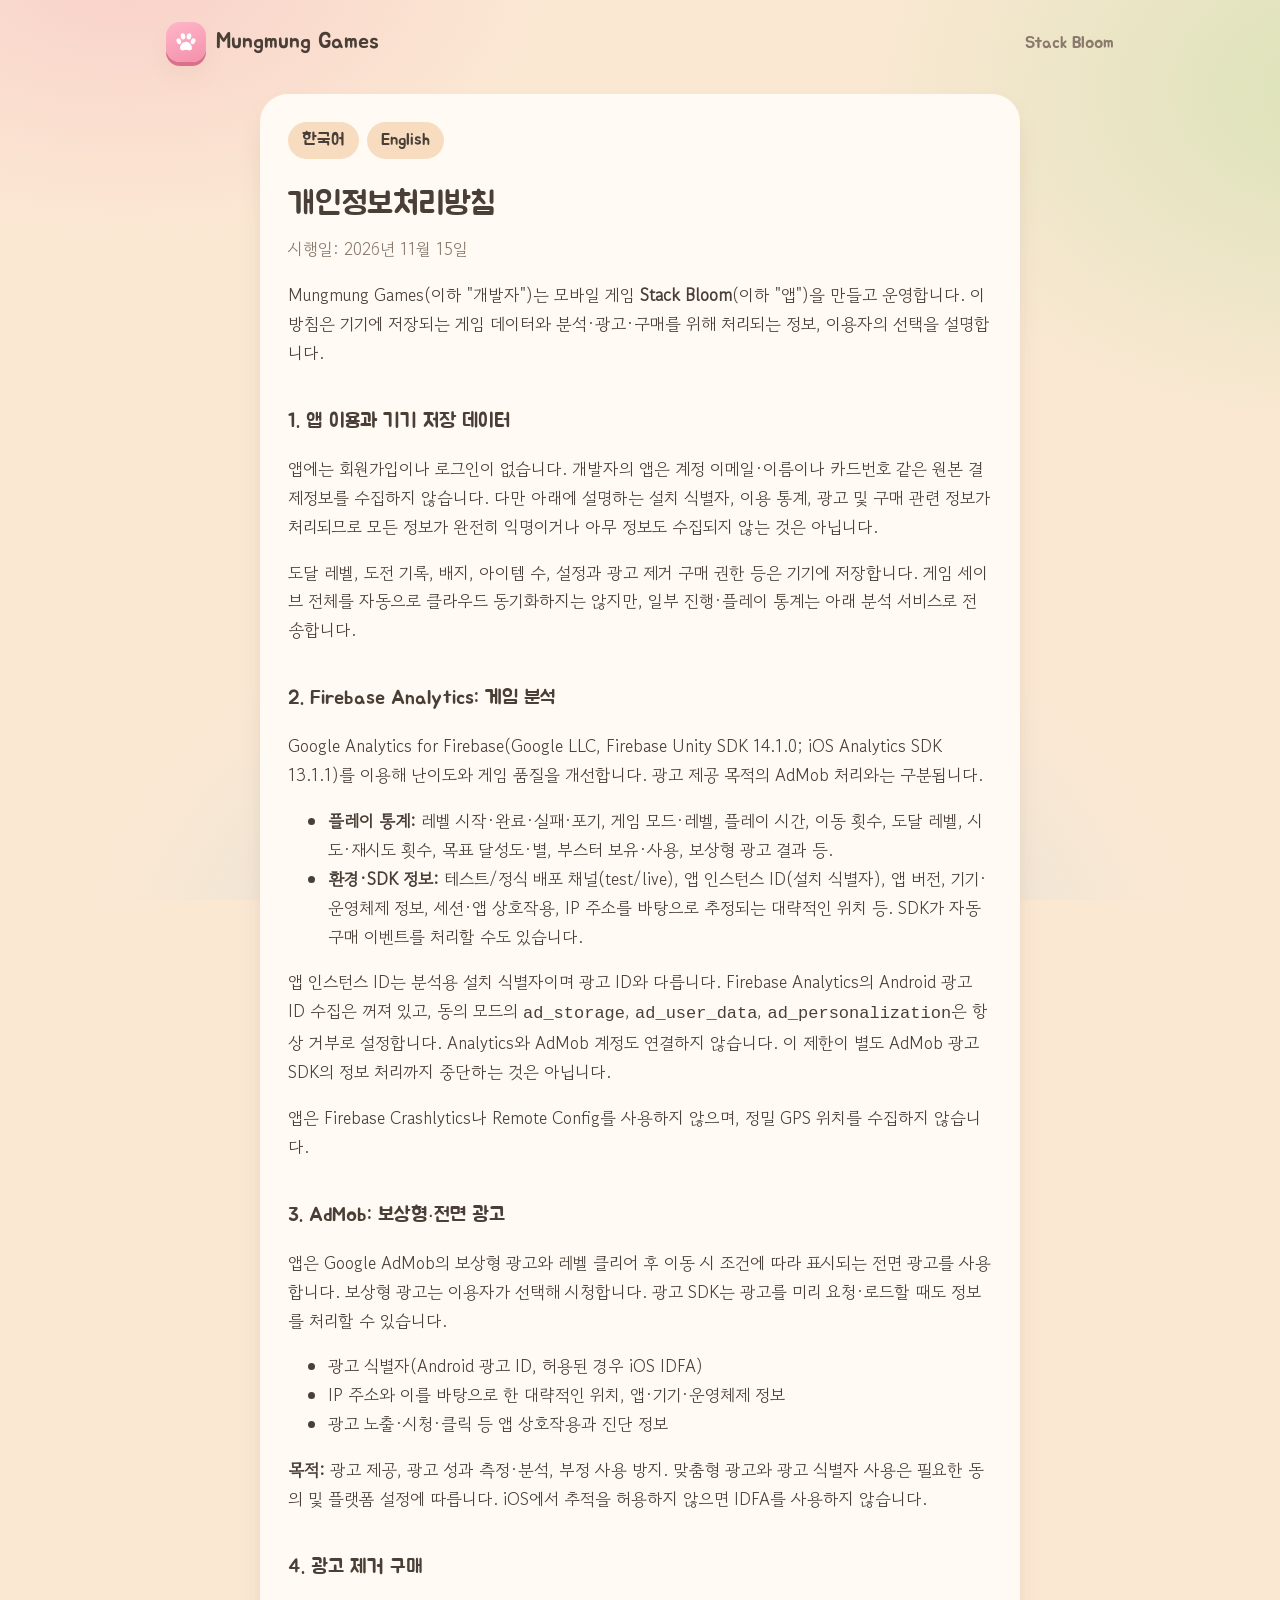
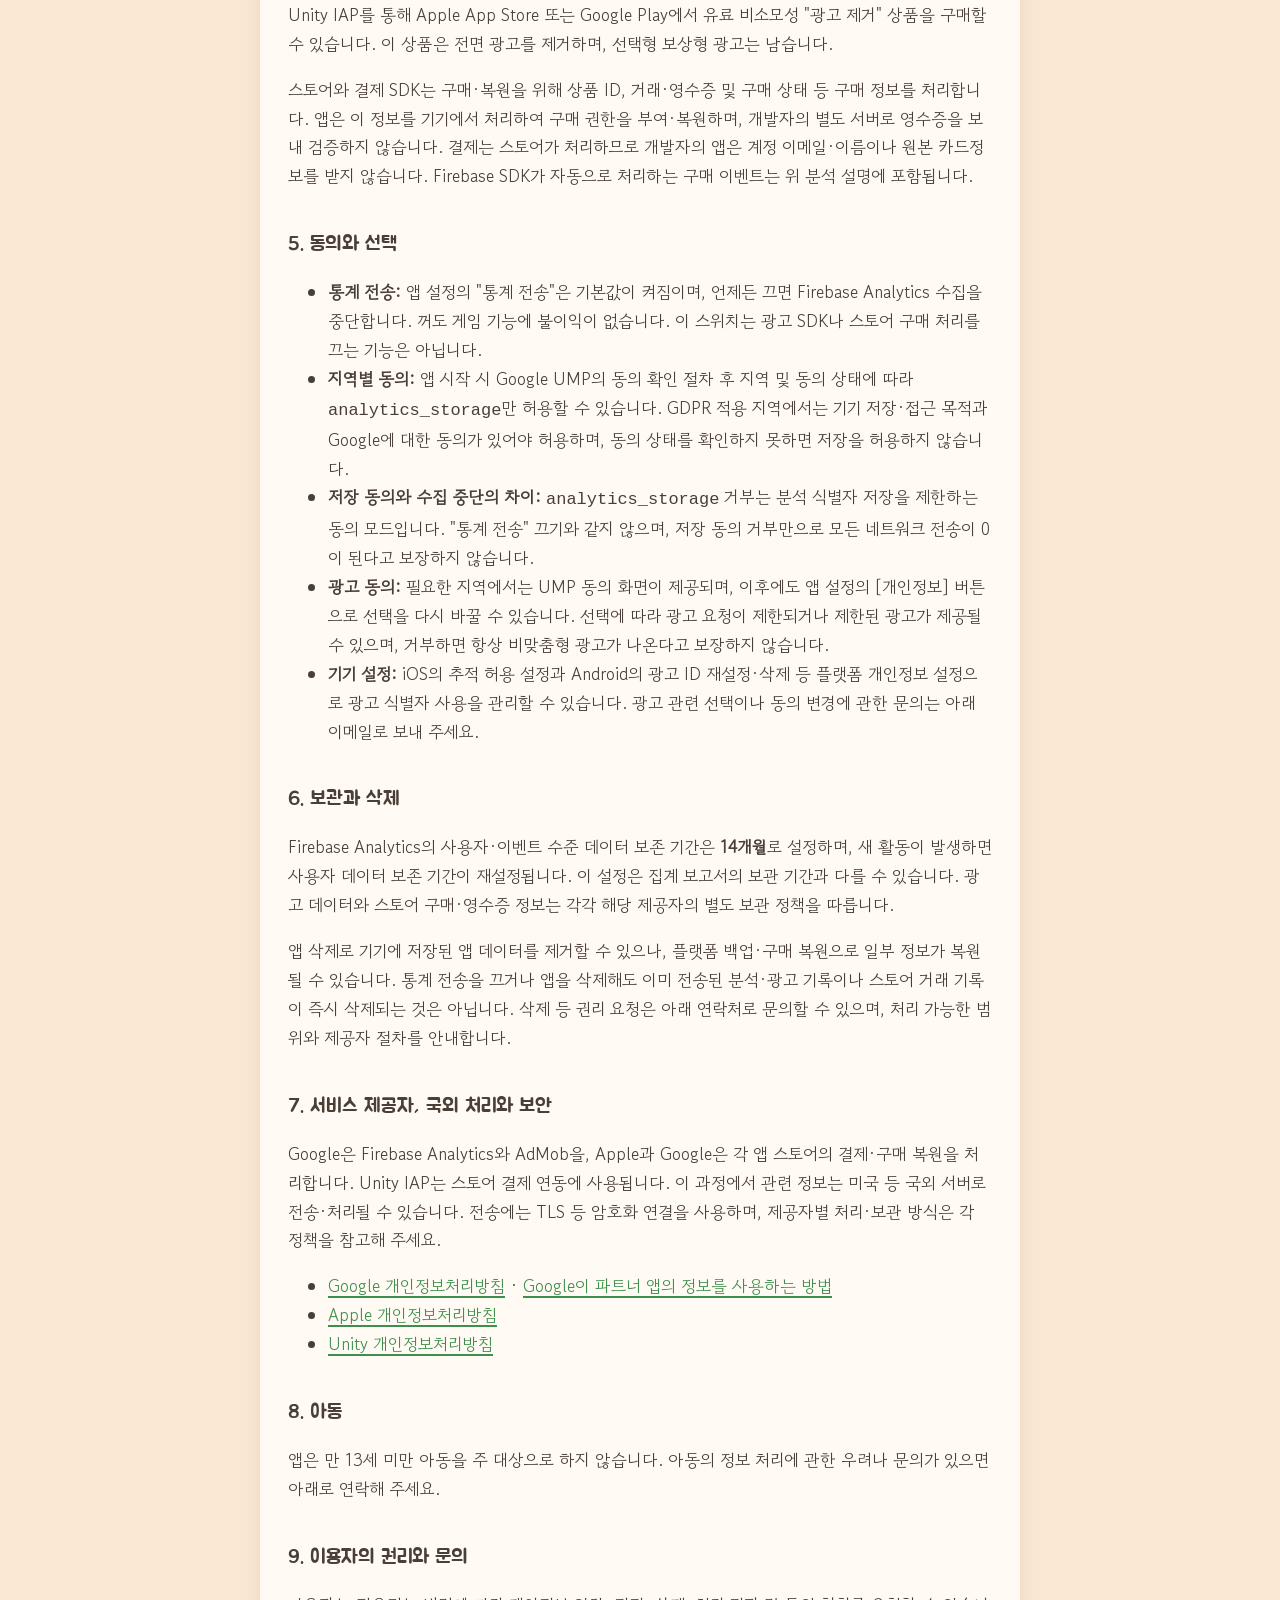
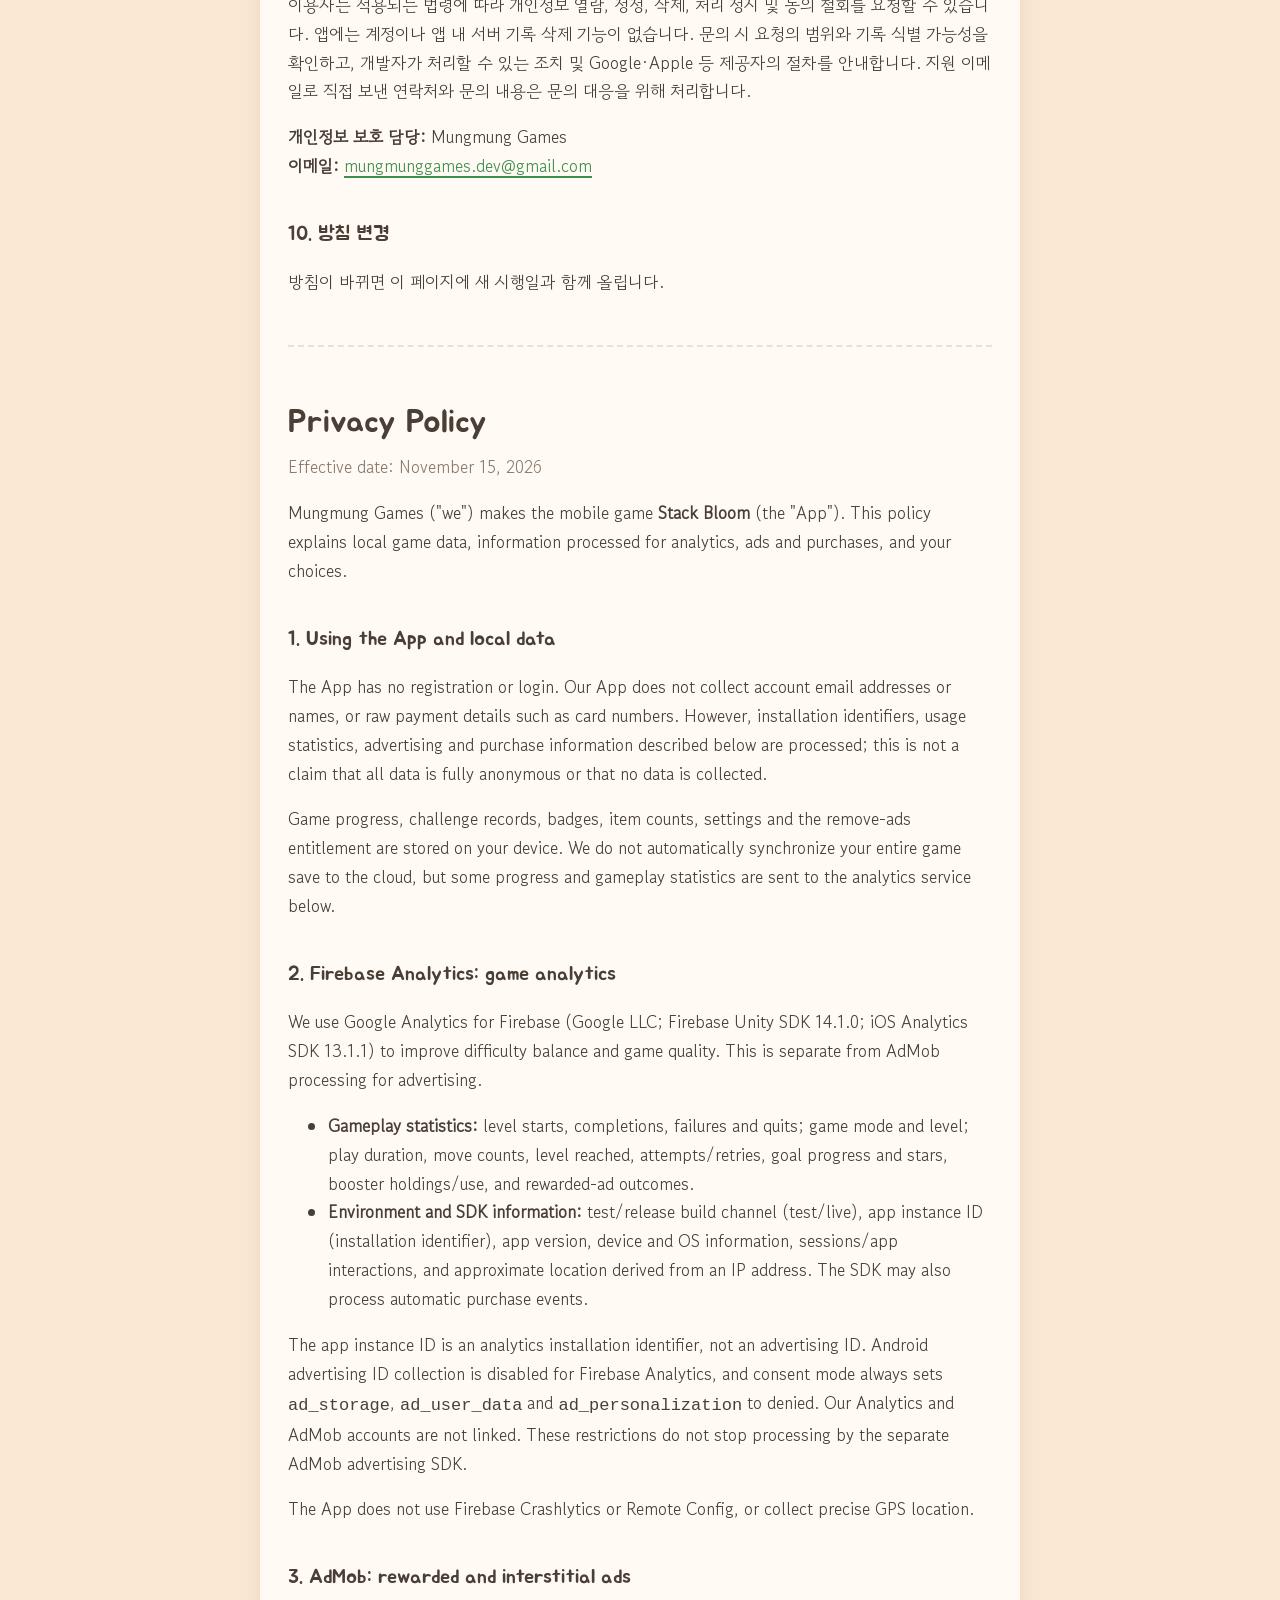
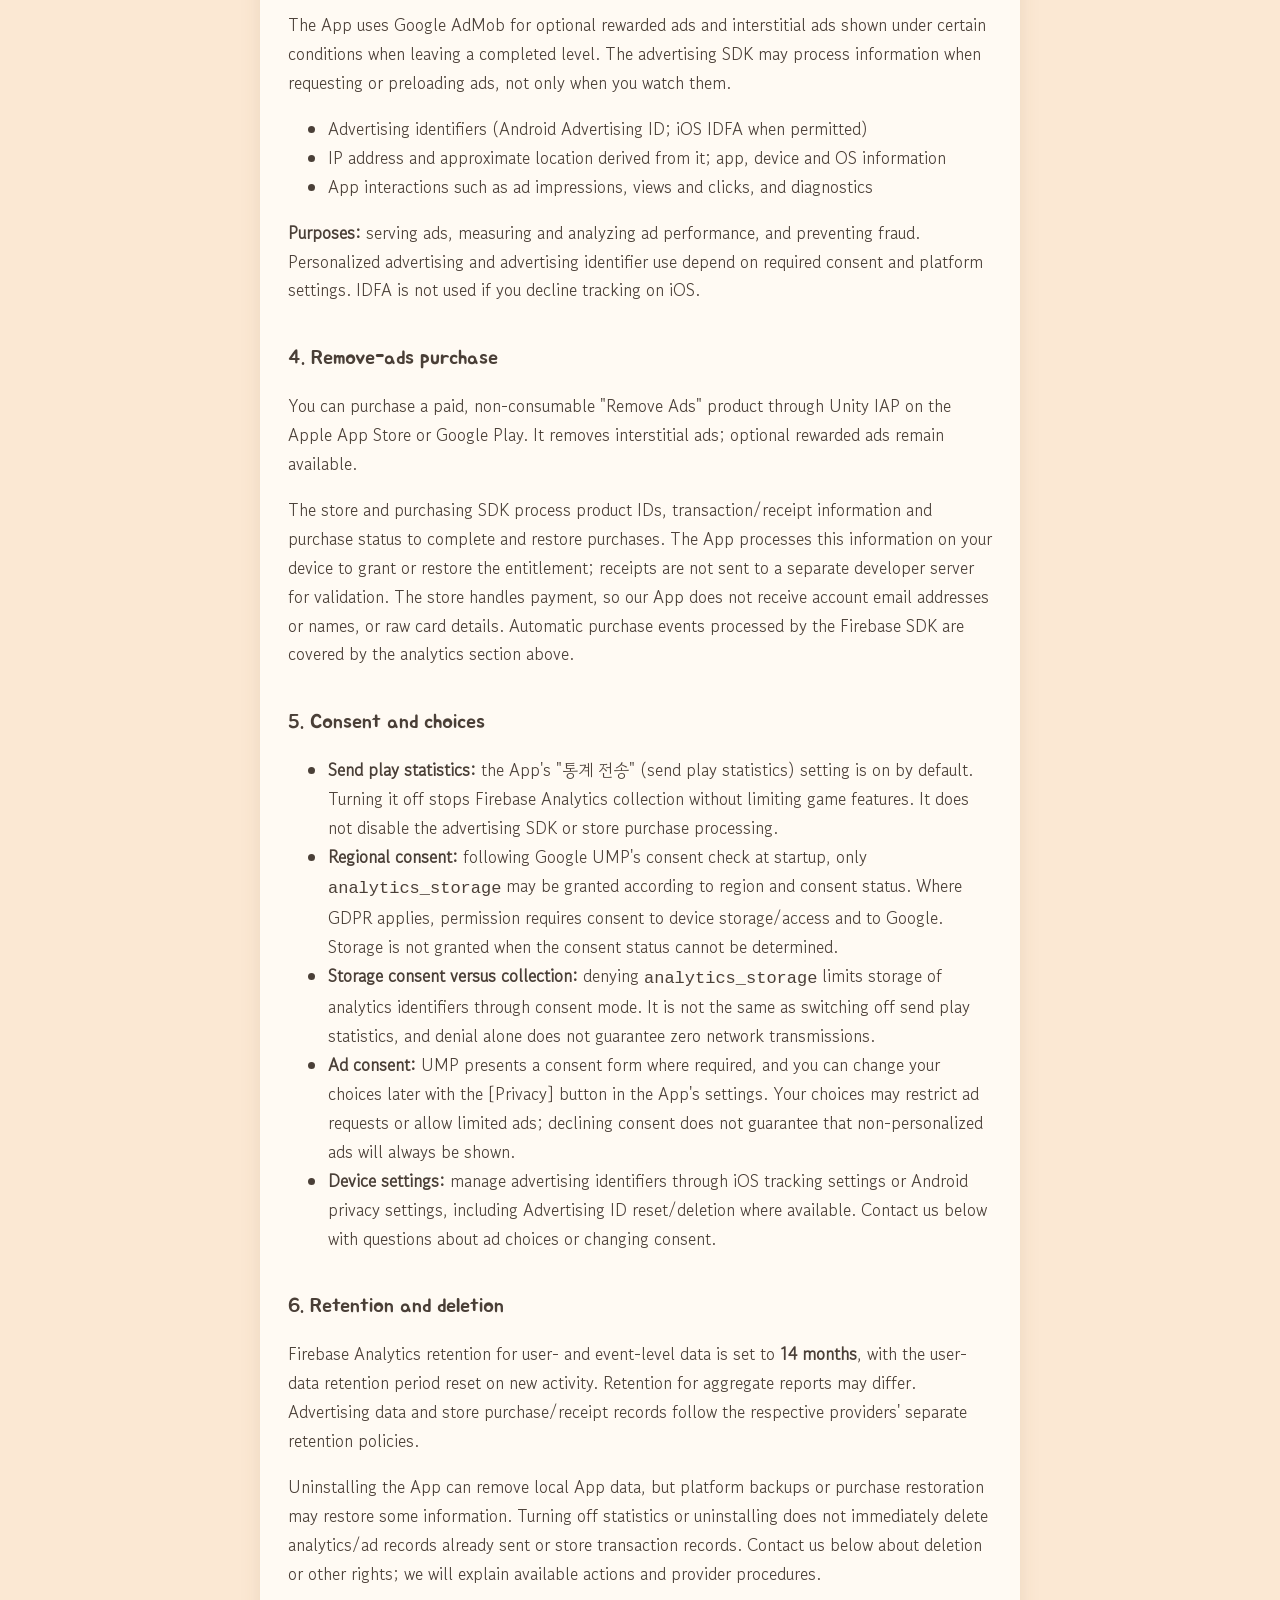
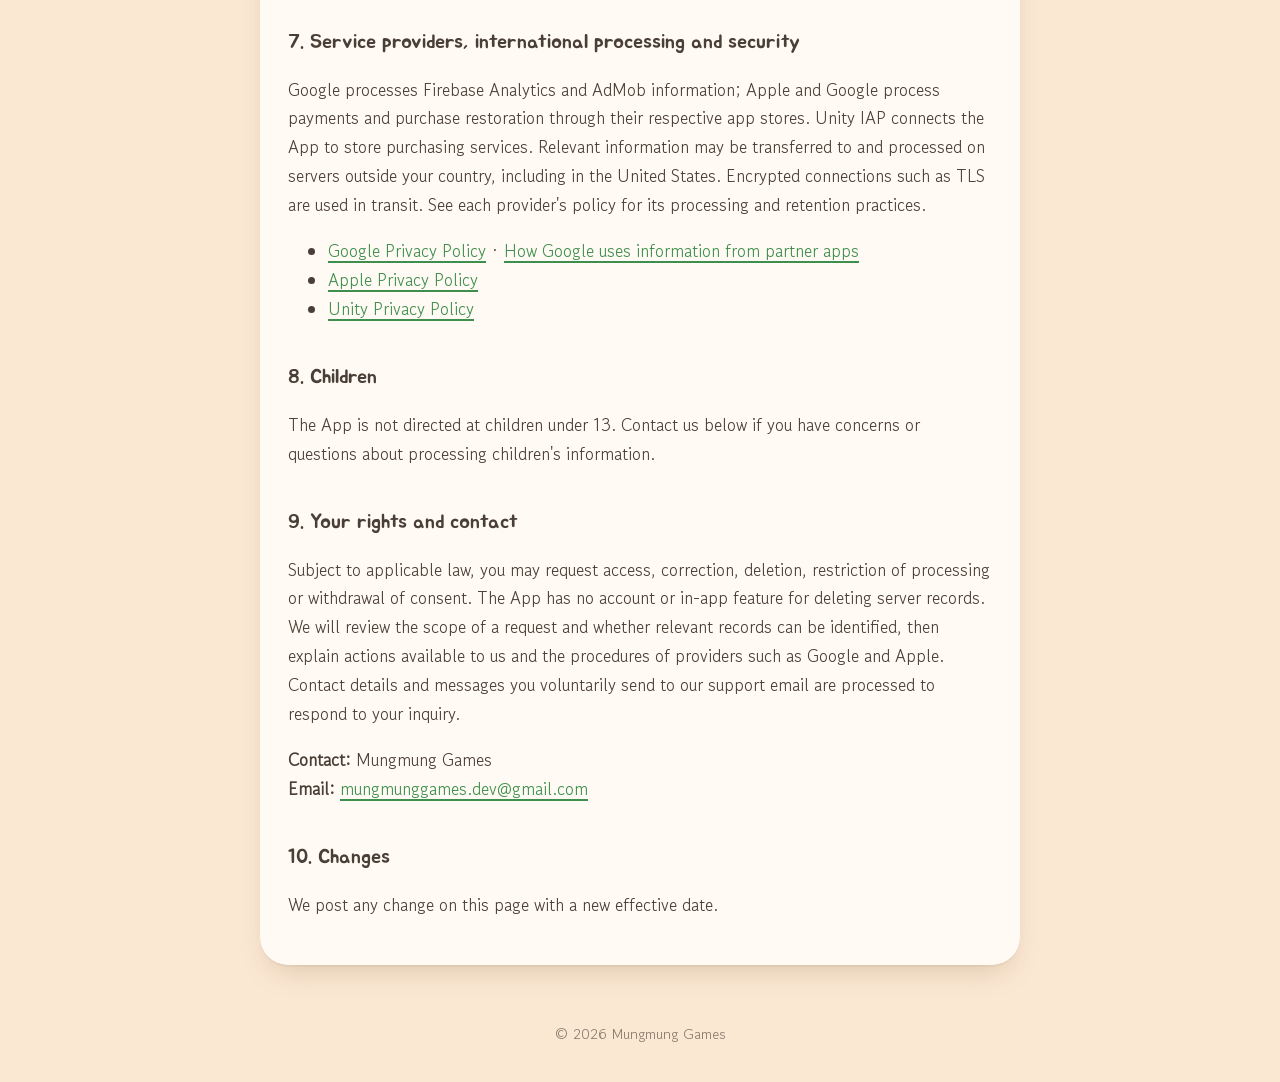
==== commit 12972f1a: "docs(stackbloom): mention the in-app privacy options button Co-Authored-By: Claude Opus 5.5 <noreply" ====
--- a/stackbloom/privacy.html
+++ b/stackbloom/privacy.html
@@ -54,7 +54,7 @@
 <li><strong>통계 전송:</strong> 앱 설정의 "통계 전송"은 기본값이 켜짐이며, 언제든 끄면 Firebase Analytics 수집을 중단합니다. 꺼도 게임 기능에 불이익이 없습니다. 이 스위치는 광고 SDK나 스토어 구매 처리를 끄는 기능은 아닙니다.</li>
 <li><strong>지역별 동의:</strong> 앱 시작 시 Google UMP의 동의 확인 절차 후 지역 및 동의 상태에 따라 <code>analytics_storage</code>만 허용할 수 있습니다. GDPR 적용 지역에서는 기기 저장·접근 목적과 Google에 대한 동의가 있어야 허용하며, 동의 상태를 확인하지 못하면 저장을 허용하지 않습니다.</li>
 <li><strong>저장 동의와 수집 중단의 차이:</strong> <code>analytics_storage</code> 거부는 분석 식별자 저장을 제한하는 동의 모드입니다. "통계 전송" 끄기와 같지 않으며, 저장 동의 거부만으로 모든 네트워크 전송이 0이 된다고 보장하지 않습니다.</li>
-<li><strong>광고 동의:</strong> 필요한 지역에서는 UMP 동의 화면이 제공됩니다. 선택에 따라 광고 요청이 제한되거나 제한된 광고가 제공될 수 있으며, 거부하면 항상 비맞춤형 광고가 나온다고 보장하지 않습니다.</li>
+<li><strong>광고 동의:</strong> 필요한 지역에서는 UMP 동의 화면이 제공되며, 이후에도 앱 설정의 [개인정보] 버튼으로 선택을 다시 바꿀 수 있습니다. 선택에 따라 광고 요청이 제한되거나 제한된 광고가 제공될 수 있으며, 거부하면 항상 비맞춤형 광고가 나온다고 보장하지 않습니다.</li>
 <li><strong>기기 설정:</strong> iOS의 추적 허용 설정과 Android의 광고 ID 재설정·삭제 등 플랫폼 개인정보 설정으로 광고 식별자 사용을 관리할 수 있습니다. 광고 관련 선택이나 동의 변경에 관한 문의는 아래 이메일로 보내 주세요.</li>
 </ul>
 
@@ -120,7 +120,7 @@
 <li><strong>Send play statistics:</strong> the App's "통계 전송" (send play statistics) setting is on by default. Turning it off stops Firebase Analytics collection without limiting game features. It does not disable the advertising SDK or store purchase processing.</li>
 <li><strong>Regional consent:</strong> following Google UMP's consent check at startup, only <code>analytics_storage</code> may be granted according to region and consent status. Where GDPR applies, permission requires consent to device storage/access and to Google. Storage is not granted when the consent status cannot be determined.</li>
 <li><strong>Storage consent versus collection:</strong> denying <code>analytics_storage</code> limits storage of analytics identifiers through consent mode. It is not the same as switching off send play statistics, and denial alone does not guarantee zero network transmissions.</li>
-<li><strong>Ad consent:</strong> UMP presents a consent form where required. Your choices may restrict ad requests or allow limited ads; declining consent does not guarantee that non-personalized ads will always be shown.</li>
+<li><strong>Ad consent:</strong> UMP presents a consent form where required, and you can change your choices later with the [Privacy] button in the App's settings. Your choices may restrict ad requests or allow limited ads; declining consent does not guarantee that non-personalized ads will always be shown.</li>
 <li><strong>Device settings:</strong> manage advertising identifiers through iOS tracking settings or Android privacy settings, including Advertising ID reset/deletion where available. Contact us below with questions about ad choices or changing consent.</li>
 </ul>
 
